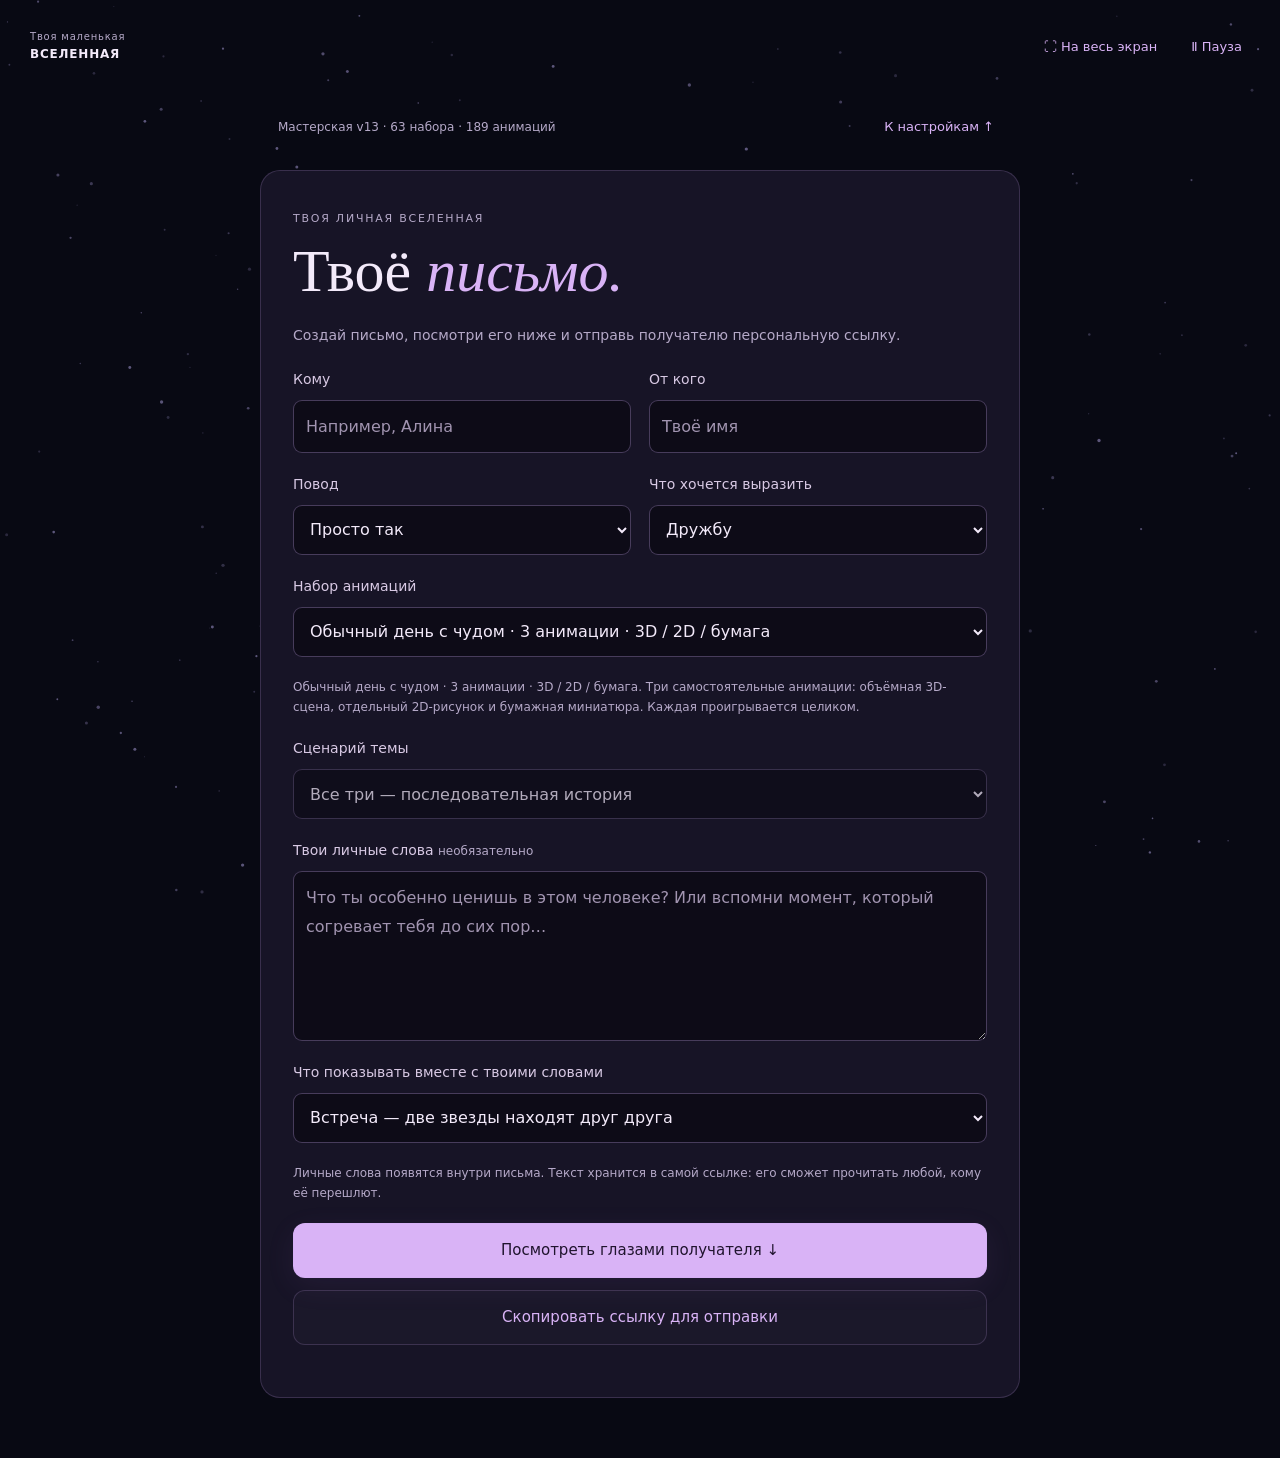
==== create.html @ 34c47760 "Add files via upload" ====
<!doctype html>
<html lang="ru">
  <head>
    <meta charset="utf-8" />
    <meta name="viewport" content="width=device-width,initial-scale=1" />
    <meta name="theme-color" content="#080913" />
    <title>Твоя маленькая Вселенная</title>
    <link rel="icon" href="favicon.svg" type="image/svg+xml" />
    <link rel="stylesheet" href="style.css?v=13" />
    <link rel="stylesheet" href="experience.css?v=13" />
  </head>
  <body data-page="author">
    <canvas id="cosmos" aria-hidden="true"></canvas>
    <div id="progress" aria-hidden="true"></div>
    <header>
      <div class="brand">
        <span>Твоя маленькая<br /><b>ВСЕЛЕННАЯ</b></span>
      </div>
      <div class="header-actions">
        <button
          type="button"
          id="fullscreen"
          class="text-button"
          aria-pressed="false"
        >
          ⛶ <span class="fs-label">На весь экран</span></button
        ><button
          type="button"
          id="motion-toggle"
          class="text-button"
          aria-pressed="false"
        >
          ◌ Движение
        </button>
      </div>
    </header>
    <div class="author-toolbar">
      <span>Мастерская v13 · 63 набора · 189 анимаций</span
      ><button type="button" id="edit" class="text-button">
        К настройкам ↑
      </button>
    </div>
    <section
      id="editor"
      class="inline-editor"
      aria-label="Мастерская поздравлений"
    >
      <form id="form">
        <div class="dialog-head">
          <div>
            <span class="eyebrow">ТВОЯ ЛИЧНАЯ ВСЕЛЕННАЯ</span>
            <h2>Твоё <em>письмо.</em></h2>
          </div>
        </div>
        <p class="form-intro">
          Создай письмо, посмотри его ниже и отправь получателю персональную
          ссылку.
        </p>
        <div class="form-row">
          <label
            >Кому<input
              id="to-input"
              required
              maxlength="45"
              placeholder="Например, Алина" /></label
          ><label
            >От кого<input
              id="from-input"
              required
              maxlength="60"
              placeholder="Твоё имя"
          /></label>
        </div>
        <div class="form-row">
          <label>Повод<select id="holiday-input"></select></label
          ><label
            >Что хочется выразить<select id="tone-input">
              <option value="friend">Дружбу</option>
              <option value="love">Любовь</option>
              <option value="respect">Уважение</option>
            </select></label
          >
        </div>
        <label
          >Набор анимаций<select id="journey-input">
            <option value="pack_0">Новая история №1 · 3 анимации</option>
            <option value="pack_1">Новая история №2 · 3 анимации</option>
            <option value="pack_2">Новая история №3 · 3 анимации</option>
            <option value="auto">Прежние сцены темы</option>
          </select></label
        >
        <p id="pack-description" class="form-tip"></p>
        <label
          >Сценарий темы<select id="variant-input">
            <option value="all">Все три — последовательная история</option>
          </select></label
        ><label
          >Твои личные слова <span class="optional">необязательно</span
          ><textarea
            id="message-input"
            maxlength="1800"
            rows="5"
            placeholder="Что ты особенно ценишь в этом человеке? Или вспомни момент, который согревает тебя до сих пор…"
          ></textarea></label
        ><label
          >Что показывать вместе с твоими словами<select id="scene-input">
            <option value="together">
              Встреча — две звезды находят друг друга
            </option>
            <option value="warmth">Тепло — твой свет меняет мой день</option>
            <option value="support">
              Поддержка — подхватить и помочь подняться
            </option>
            <option value="dream">Мечта — шаги превращаются в дорогу</option>
            <option value="love">Любовь — вместе, сохраняя свой свет</option>
            <option value="respect">Уважение — можно быть разными</option>
          </select></label
        >
        <p class="form-tip">
          Личные слова появятся внутри письма. Текст хранится в самой ссылке:
          его сможет прочитать любой, кому её перешлют.
        </p>
        <button type="submit" class="primary full">
          Посмотреть глазами получателя <span>↓</span></button
        ><button type="button" id="share" class="secondary full">
          Скопировать ссылку для отправки
        </button>
        <div id="share-result" hidden>
          <label>Твоя ссылка<input id="share-url" readonly /></label>
        </div>
        <p id="status" role="status"></p>
        <button type="button" id="open-preview" class="secondary full" hidden>
          Открыть готовое поздравление отдельно ↗
        </button>
      </form>
    </section>
    <section id="missing-letter" hidden>
      <p class="eyebrow">ПОСЛАНИЕ ДЛЯ ОДНОГО ЧЕЛОВЕКА</p>
      <h1>У каждой звезды<br /><em>своё письмо.</em></h1>
      <p id="missing-message">
        Открой полную личную ссылку, которую тебе отправили.
      </p>
    </section>
    <main hidden>
      <section class="hero" id="home">
        <div class="planet-scene" id="planet-scene" aria-hidden="true">
          <div class="planet-fallback"></div>
          <canvas id="planet"></canvas>
        </div>
        <div class="hero-content">
          <p class="eyebrow" id="dedication"></p>
          <h1><span id="recipient"></span><br /><em id="headline"></em></h1>
          <p class="lead" id="intro"></p>
          <button type="button" id="start-story" class="primary">
            Начать твою историю ↓
          </button>
        </div>
      </section>
      <div id="story">
        <section class="letter-section" id="letter">
          <article class="paper">
            <p class="eyebrow" id="letter-label"></p>
            <h2 id="salutation"></h2>
            <div id="letter-body"></div>
            <div class="signature">
              С теплом,<br /><span id="sender"></span>
            </div>
          </article>
        </section>
        <section class="reasons">
          <p class="eyebrow">ТО, ЧТО ХОЧЕТСЯ СКАЗАТЬ</p>
          <h2>Мир лучше,<br />потому что <em>в нём есть ты.</em></h2>
          <div class="reason-grid">
            <article>
              <h3>С тобой светлее</h3>
              <p id="reason1"></p>
            </article>
            <article>
              <h3>Ты — это ты</h3>
              <p id="reason2"></p>
            </article>
            <article>
              <h3>Это многое значит</h3>
              <p id="reason3"></p>
            </article>
          </div>
        </section>
        <section class="wish-section">
          <p class="eyebrow">НА ОРБИТЕ ХОРОШЕГО</p>
          <h2>Пусть у тебя <em>будет…</em></h2>
          <div class="wish-copy">
            <ul>
              <li>Утро, ради которого хочется просыпаться.</li>
              <li>Люди, рядом с которыми можно быть собой.</li>
              <li>Смелость пробовать — и право передумать.</li>
              <li>Время на то, что заставляет глаза сиять.</li>
              <li>Тихое чувство: «Я на своём месте».</li>
            </ul>
          </div>
        </section>
        <section class="pocket-section">
          <p class="eyebrow">КАРМАННЫЕ СОЗВЕЗДИЯ</p>
          <h2>Ещё три мысли.<br /><em>Они — для тебя.</em></h2>
          <div class="notes">
            <article>
              <h3>Для трудного дня</h3>
              <p data-note="0"></p>
            </article>
            <article>
              <h3>Для новой мечты</h3>
              <p data-note="1"></p>
            </article>
            <article>
              <h3>Просто так</h3>
              <p data-note="2"></p>
            </article>
          </div>
        </section>
        <section class="final-section">
          <p class="eyebrow">ТВОЙ СВЕТ ДОХОДИТ</p>
          <h2>Как хорошо,<br />что ты <em>есть.</em></h2>
          <p id="closing"></p>
          <button type="button" class="primary" id="hug">
            Зажечь свою сверхновую ✦
          </button>
          <p id="hug-message" role="status">
            Нажми — пусть Вселенная улыбнётся тебе.
          </p>
        </section>
      </div>
    </main>
    <footer hidden><p>Расстояния огромны. Тепло доходит.</p></footer>
    <div id="view-status" role="status" hidden></div>
    <noscript
      ><p class="noscript-note">
        Для интерактивного поздравления включи JavaScript в браузере.
      </p></noscript
    >
    <script src="runtime.js?v=13"></script>
    <script src="themes.js?v=13"></script>
    <script src="scene-setting.js?v=13"></script>
    <script src="motion-rig.js?v=13"></script>
    <script src="pack-art.js?v=13"></script>
    <script src="paper-stories.js?v=13"></script>
    <script src="snow-workshop.js?v=13"></script>
    <script src="packs.js?v=13"></script>
    <script src="theme-style.js?v=13"></script>
    <script src="theme-ui.js?v=13"></script>
    <script src="messages.js?v=13"></script>
    <script src="feelings.js?v=13"></script>
    <script src="scene-experience.js?v=13"></script>
    <script src="journey.js?v=13"></script>
    <script src="cosmos.js?v=13"></script>
    <script src="supernova.js?v=13"></script>
    <script src="app.js?v=13"></script>
  </body>
</html>
---- style.css ----
:root {
  color-scheme: dark;
  --ink: #f3eafa;
  --muted: #b5a9c8;
  --accent: #d9b3f6;
  --line: #c7a6ef30;
  --serif: Georgia, "Times New Roman", serif;
}
* {
  box-sizing: border-box;
}
html {
  scroll-padding-top: 24px;
}
body {
  margin: 0;
  background: #080913;
  color: var(--ink);
  font:
    16px/1.7 system-ui,
    -apple-system,
    "Segoe UI",
    sans-serif;
  overflow-wrap: anywhere;
}
button,
input,
textarea,
select {
  font: inherit;
}
button,
a,
input,
select,
textarea {
  touch-action: manipulation;
}
button {
  cursor: pointer;
}
button,
a {
  -webkit-tap-highlight-color: transparent;
}
a {
  color: inherit;
}
button:focus-visible,
a:focus-visible {
  outline: 2px solid #ead4ff;
  outline-offset: 5px;
}
button {
  border-radius: 12px;
}
button:disabled {
  cursor: wait;
  opacity: 0.65;
}
p {
  margin: 0 0 20px;
}
h1,
h2,
h3 {
  font-family: var(--serif);
  font-weight: 400;
  line-height: 1.13;
  margin: 0 0 24px;
}
h1 {
  font-size: clamp(44px, 6.7vw, 86px);
  letter-spacing: -0.035em;
}
h2 {
  font-size: clamp(34px, 4.8vw, 60px);
}
h3 {
  font-size: 27px;
}
em {
  font-style: italic;
  color: var(--accent);
}
[hidden] {
  display: none !important;
}
#cosmos {
  position: fixed;
  inset: 0;
  width: 100%;
  height: 100%;
  pointer-events: none;
  z-index: -1;
}
#progress {
  position: fixed;
  inset: 0 auto auto 0;
  height: 3px;
  width: 0;
  background: #c6a1ff;
  z-index: 10;
  pointer-events: none;
}
header {
  max-width: 1280px;
  margin: auto;
  padding: 24px 30px;
  display: flex;
  align-items: center;
  justify-content: space-between;
  gap: 18px;
}
.brand {
  display: flex;
  align-items: center;
  gap: 12px;
  text-decoration: none;
  font-size: 37px;
  color: var(--accent);
  flex-shrink: 0;
}
.brand span {
  font: 10px/1.6 system-ui;
  letter-spacing: 0.08em;
  color: var(--muted);
}
.brand b {
  font-size: 12px;
  color: var(--ink);
}
.header-actions {
  display: flex;
  gap: 18px;
  flex-wrap: wrap;
}
.text-button {
  border: 0;
  background: none;
  color: var(--accent);
  padding: 12px 8px;
  font-size: 13px;
  min-height: 44px;
}
.primary,
.secondary {
  padding: 16px 24px;
  min-height: 50px;
  border: 1px solid var(--line);
  font-size: 15px;
  line-height: 1.4;
}
.primary {
  background: linear-gradient(125deg, #c7a3ed, #ebbed9);
  color: #20142e;
  box-shadow: 0 8px 30px #ae72da15;
}
.primary:hover {
  filter: brightness(1.08);
}
.secondary {
  color: var(--accent);
  background: #ffffff05;
}
.eyebrow {
  font-size: 11px;
  letter-spacing: 0.16em;
  color: var(--muted);
  line-height: 1.8;
}
.hero {
  max-width: 1280px;
  margin: auto;
  min-height: 680px;
  display: grid;
  grid-template-columns: 1fr 1fr;
  align-items: center;
  padding: 40px 30px 80px;
  gap: 30px;
}
.hero-content {
  position: relative;
  min-width: 0;
}
.lead {
  font-size: 17px;
  line-height: 1.9;
  color: var(--muted);
  max-width: 540px;
}
.planet-scene {
  position: relative;
  height: 520px;
  min-width: 0;
}
.planet-scene canvas {
  position: absolute;
  inset: 0;
  width: 100%;
  height: 100%;
  pointer-events: none;
}
.planet-fallback {
  position: absolute;
  left: 50%;
  top: 50%;
  width: 230px;
  height: 230px;
  transform: translate(-50%, -50%);
  border-radius: 50%;
  background: radial-gradient(
    circle at 30% 25%,
    #d6afec,
    #5e4f92 45%,
    #11132f 77%
  );
  box-shadow: 0 0 70px #b795ee22;
}
.planet-fallback::after {
  content: "";
  position: absolute;
  left: -60px;
  right: -60px;
  top: 75px;
  height: 80px;
  border: 12px solid #cfb1e966;
  border-radius: 50%;
  transform: rotate(-25deg);
  pointer-events: none;
}
.webgl-ready .planet-fallback {
  display: none;
}
.letter-section {
  max-width: 840px;
  margin: 30px auto 90px;
  padding: 0 24px;
}
.paper {
  padding: clamp(24px, 5vw, 58px);
  border: 1px solid var(--line);
  border-radius: 22px;
  background: linear-gradient(140deg, #211b31ee, #121220ee);
}
.paper p {
  white-space: pre-line;
  line-height: 2;
  color: #d1c4df;
  margin-bottom: 28px;
}
.signature {
  margin-top: 38px;
  color: var(--muted);
  font-size: 14px;
}
.signature span {
  font: italic 28px/1.8 var(--serif);
  color: var(--accent);
}
.story-word {
  font: inherit;
  font-weight: 600;
  color: #e4bfe9;
  text-shadow: 0 0 15px #b581cf30;
}
.reasons,
.pocket-section,
.wish-section {
  max-width: 1080px;
  margin: 100px auto;
  padding: 0 24px;
  text-align: center;
}
.reason-grid,
.notes {
  display: grid;
  grid-template-columns: repeat(3, minmax(0, 1fr));
  gap: 25px;
  margin-top: 40px;
  text-align: left;
}
.reason-grid article,
.notes article {
  border-top: 1px solid var(--line);
  padding: 26px 12px;
}
.reason-grid p,
.notes p {
  color: var(--muted);
  font-size: 15px;
  line-height: 1.9;
}
.notes article {
  border: 1px solid var(--line);
  border-radius: 16px;
  padding: 25px;
  background: #171426;
}
.wish-copy {
  max-width: 660px;
  margin: auto;
  text-align: left;
}
.wish-copy ul {
  padding: 0;
  list-style: none;
}
.wish-copy li {
  padding: 18px 12px 18px 38px;
  border-bottom: 1px solid var(--line);
  position: relative;
  color: #d4c6e1;
}
.wish-copy li::before {
  content: "✦";
  position: absolute;
  left: 10px;
  color: var(--accent);
}
.final-section {
  text-align: center;
  padding: 80px 24px 100px;
  background: radial-gradient(ellipse at center, #39254155, transparent 70%);
}
.final-section > p {
  max-width: 620px;
  margin: 24px auto;
  color: var(--muted);
}
footer {
  text-align: center;
  color: var(--muted);
  font-size: 13px;
  padding: 25px;
  border-top: 1px solid var(--line);
}
#missing-letter {
  max-width: 760px;
  margin: 90px auto;
  text-align: center;
  padding: 30px;
}
#missing-letter > p {
  color: var(--muted);
}
.author-toolbar {
  max-width: 760px;
  margin: 10px auto;
  display: flex;
  justify-content: space-between;
  gap: 20px;
  align-items: center;
  padding: 0 18px;
  font-size: 12px;
  color: var(--muted);
}
.inline-editor {
  width: min(760px, calc(100% - 32px));
  margin: 20px auto 60px;
  padding: 32px;
  border: 1px solid var(--line);
  border-radius: 20px;
  background: #151121;
}
.dialog-head h2 {
  margin: 8px 0 18px;
}
.form-intro,
.form-tip {
  color: var(--muted);
  font-size: 14px;
}
.form-tip {
  font-size: 12px;
}
.form-row {
  display: grid;
  grid-template-columns: 1fr 1fr;
  gap: 18px;
}
label {
  display: block;
  margin-bottom: 20px;
  font-size: 14px;
  color: #d8c9e4;
}
input,
select,
textarea {
  display: block;
  width: 100%;
  margin-top: 8px;
  min-height: 50px;
  padding: 12px;
  border: 1px solid #c7a6ef50;
  border-radius: 9px;
  background: #0d0b17;
  color: var(--ink);
  font-size: 16px;
  user-select: text;
  -webkit-user-select: text;
  pointer-events: auto;
}
select {
  appearance: auto;
  cursor: pointer;
  user-select: auto;
}
option {
  background: #141121;
  color: var(--ink);
}
input:focus,
select:focus,
textarea:focus {
  outline: 2px solid #c2a1eb;
  outline-offset: 2px;
}
textarea {
  resize: vertical;
  line-height: 1.8;
}
input::placeholder,
textarea::placeholder {
  color: #a194b0;
}
.optional {
  color: var(--muted);
  font-size: 12px;
}
.full {
  display: block;
  width: 100%;
  margin: 12px 0;
}
#status {
  margin: 20px 0 0;
  font-size: 14px;
  color: #e3c8ec;
}
#share-url {
  font-size: 13px;
  word-break: break-all;
}
#share-result {
  margin-top: 24px;
}
#view-status {
  position: fixed;
  bottom: 24px;
  left: 50%;
  transform: translateX(-50%);
  width: max-content;
  max-width: calc(100% - 32px);
  padding: 16px 24px;
  background: #22182ef5;
  border: 1px solid var(--line);
  border-radius: 14px;
  z-index: 20;
  box-shadow: 0 10px 50px #0009;
  font-size: 14px;
}
.supernova-canvas {
  position: fixed;
  inset: 0;
  width: 100%;
  height: 100%;
  pointer-events: none;
  z-index: 15;
}
.visual-journey {
  width: min(1080px, 100%);
  margin: 70px auto 100px;
  padding: 0 24px;
}
.journey-chapter {
  text-align: center;
  margin: 0 auto 100px;
  max-width: 920px;
}
.journey-chapter h2 {
  margin: 18px 0;
}
.journey-copy {
  max-width: 580px;
  margin: 20px auto 28px;
  color: var(--muted);
  line-height: 1.8;
  font-size: 18px;
}
.journey-stage {
  display: block;
  width: 100%;
  padding: 0;
  border: 1px solid var(--line);
  border-radius: 24px;
  overflow: hidden;
  background: #060711;
  box-shadow: 0 25px 70px #0004;
  touch-action: pan-y;
}
.journey-stage canvas {
  display: block;
  width: 100%;
  aspect-ratio: 5/3;
}
.journey-hint {
  font-size: 13px;
  color: var(--muted);
  margin: 20px auto 8px;
  line-height: 1.7;
}
.journey-visible .eyebrow {
  color: #d5b1e3;
}
@media (max-width: 760px) {
  header {
    padding: 18px 16px;
  }
  .header-actions {
    gap: 4px;
  }
  .text-button {
    font-size: 12px;
    padding: 10px 6px;
  }
  .hero {
    display: flex;
    flex-direction: column;
    gap: 0;
    text-align: center;
    padding: 0 22px 65px;
    min-height: 0;
  }
  .planet-scene {
    height: 330px;
    width: 100%;
    max-width: 500px;
  }
  .lead {
    font-size: 16px;
  }
  .hero-content {
    width: 100%;
  }
  .form-row {
    grid-template-columns: 1fr;
    gap: 0;
  }
  .inline-editor {
    padding: 24px 18px;
  }
  .reason-grid,
  .notes {
    grid-template-columns: 1fr;
    gap: 12px;
  }
  .reasons,
  .pocket-section,
  .wish-section {
    margin: 70px auto;
  }
  .brand span {
    font-size: 9px;
  }
  .brand b {
    font-size: 10px;
  }
  .brand {
    font-size: 30px;
    gap: 8px;
  }
  .fs-label {
    display: none;
  }
  .letter-section {
    padding: 0 16px;
    margin-bottom: 55px;
  }
  .visual-journey {
    padding: 0 14px;
    margin-top: 40px;
  }
  .journey-chapter {
    margin-bottom: 65px;
  }
  .journey-copy {
    font-size: 16px;
    padding: 0 10px;
  }
  .journey-stage {
    border-radius: 16px;
  }
  .journey-hint {
    max-width: 300px;
  }
  .final-section {
    padding-top: 50px;
  }
}
@media (prefers-reduced-motion: reduce) {
  * {
    scroll-behavior: auto !important;
  }
}
html:fullscreen {
  background: #080913;
}
/* Topic identity is applied to the entire page, including the author preview. */
body {
  background: var(--page, #080913);
}
.paper {
  background: linear-gradient(
    140deg,
    var(--card, #211b31),
    var(--page, #121220)
  );
}
.notes article,
.inline-editor {
  background: var(--card, #171426);
}
.primary {
  background: var(--accent);
  color: var(--page, #20142e);
}
.final-section {
  background: radial-gradient(
    ellipse at center,
    var(--card, #392541),
    transparent 72%
  );
}
.theme-art #planet,
.theme-art .planet-fallback {
  display: none;
}
#theme-hero {
  position: absolute;
  inset: 0;
  width: 100%;
  height: 100%;
  pointer-events: none;
}
body[data-theme="winter"] .paper,
body[data-theme="winter"] .inline-editor {
  border-color: #b3e9ee66;
  box-shadow: 0 0 45px #8cd6dd0d;
}
body[data-theme="spring"] .paper {
  border-radius: 45px 12px 45px 12px;
}
body[data-theme="romance"] .paper,
body[data-theme="wedding"] .paper {
  box-shadow: 0 10px 80px #ba7aab12;
}
body[data-theme="study"] h1,
body[data-theme="study"] h2,
body[data-theme="study"] h3 {
  font-family: system-ui, sans-serif;
  font-weight: 600;
  letter-spacing: -0.03em;
}
body[data-theme="study"] .paper {
  background-image: repeating-linear-gradient(
    transparent 0 35px,
    #bed5ed0c 35px 36px
  );
  border-left: 4px solid var(--accent);
  border-radius: 8px;
}
body[data-theme="halloween"] .paper {
  border: 1px solid #e0a86866;
  box-shadow: 0 0 80px #bf764c0d;
}
body[data-theme="halloween"] h1,
body[data-theme="halloween"] h2 {
  text-shadow: 0 3px 20px #db8b5433;
}
body[data-theme="summer"] .paper {
  border-color: #b3daca55;
}
body[data-theme="baby"] .paper,
body[data-theme="baby"] .notes article {
  border-radius: 35px;
}
body[data-theme="home"] .paper {
  box-shadow: 0 20px 70px #d5ae8310;
}
body[data-theme="memory"] .primary {
  background: none;
  color: var(--accent);
}
body[data-theme="memory"] .hero {
  min-height: 580px;
}
body[data-theme="calm"] h1,
body[data-theme="memory"] h1 {
  font-size: clamp(42px, 5.5vw, 70px);
}
.memory-light {
  position: fixed;
  inset: 0;
  pointer-events: none;
  z-index: 8;
  background: radial-gradient(ellipse at 50% 75%, #e4c89818, transparent 60%);
}
/* Distinct page surfaces, controls and typography. Decoration never receives input. */
body {
  background-image: var(--theme-pattern);
  background-size: 240px 240px;
  transition:
    background-color 0.35s,
    color 0.35s;
}
.theme-decoration {
  position: fixed;
  inset: auto auto -80px -70px;
  width: min(38vw, 450px);
  height: min(38vw, 450px);
  color: var(--accent);
  opacity: 0.055;
  pointer-events: none;
  z-index: -1;
  transform: rotate(-12deg);
}
.theme-decoration svg {
  width: 100%;
  height: 100%;
}
.theme-mark {
  display: inline-flex;
  width: 34px;
  height: 34px;
  color: var(--accent);
}
.brand .theme-mark svg {
  width: 34px;
  height: 34px;
}
.button-mark {
  display: inline-block;
  width: 20px;
  height: 20px;
  vertical-align: middle;
  margin-right: 10px;
  pointer-events: none;
}
.button-mark svg {
  width: 100%;
  height: 100%;
}
.primary,
.secondary {
  border-radius: var(--button-shape, 12px);
  transition:
    transform 0.18s,
    box-shadow 0.18s,
    background-color 0.25s;
}
.primary:hover,
.secondary:hover {
  transform: translateY(-2px);
}
.primary:active,
.secondary:active {
  transform: translateY(0);
}
.primary:focus-visible,
.secondary:focus-visible,
input:focus-visible,
select:focus-visible,
textarea:focus-visible {
  outline: 2px solid var(--accent);
  outline-offset: 4px;
}
body[data-typeface="sans"] h1,
body[data-typeface="sans"] h2,
body[data-typeface="sans"] h3 {
  font-family: system-ui, sans-serif;
  letter-spacing: -0.035em;
}
body[data-surface="notebook"] .inline-editor,
body[data-surface="notebook"] .paper {
  border-radius: 4px;
  border-left: 4px solid var(--accent);
  background-image: repeating-linear-gradient(
    transparent 0 35px,
    var(--line) 35px 36px
  );
}
body[data-surface="blueprint"] .paper,
body[data-surface="blueprint"] .inline-editor {
  border-style: dashed;
  border-radius: 6px;
  background-image:
    linear-gradient(var(--line) 1px, transparent 1px),
    linear-gradient(90deg, var(--line) 1px, transparent 1px);
  background-size: 40px 40px;
}
body[data-surface="snow"] .paper,
body[data-surface="snow"] .inline-editor {
  border-top: 3px solid var(--accent);
  border-radius: 26px 26px 12px 12px;
  box-shadow: 0 15px 60px #8cc5dc12;
}
body[data-surface="snow"] .primary {
  box-shadow:
    inset 0 3px 0 #ffffff52,
    0 10px 25px #7ab3cc20;
}
body[data-surface="leaves"] .paper,
body[data-surface="leaves"] .inline-editor {
  border-radius: 36px 9px 36px 9px;
  border-bottom: 3px solid var(--accent);
}
body[data-surface="threads"] .paper,
body[data-surface="rings"] .paper {
  border-radius: 32px;
  box-shadow: 0 12px 65px #d088ab15;
}
body[data-surface="ornament"] .paper,
body[data-surface="ornament"] .inline-editor {
  border-top: 5px double var(--accent);
  border-bottom: 5px double var(--accent);
}
body[data-surface="web"] .paper,
body[data-surface="web"] .inline-editor {
  border-radius: 8px 35px 8px 35px;
  border-color: var(--accent);
  box-shadow: 0 15px 55px #bd782818;
}
body[data-surface="web"] .primary {
  background: linear-gradient(135deg, var(--accent), #c78663);
  box-shadow: inset 0 -3px #57322a42;
}
body[data-surface="waves"] .paper {
  border-radius: 50px 50px 10px 10px;
  border-bottom: 5px double var(--accent);
}
body[data-surface="quilt"] .paper,
body[data-surface="quilt"] .inline-editor {
  border-radius: 32px;
  border: 2px dashed var(--line);
}
body[data-surface="quilt"] .primary {
  box-shadow: inset 0 0 0 3px #ffffff35;
}
body[data-surface="lace"] .paper,
body[data-surface="lace"] .inline-editor {
  border: 5px double var(--line);
  border-radius: 25px;
}
body[data-surface="windows"] .paper,
body[data-surface="windows"] .inline-editor {
  border-radius: 10px;
  border-top: 6px solid var(--line);
  box-shadow: 0 18px 45px #20121a32;
}
body[data-surface="rays"] .paper {
  border-top: 3px solid var(--accent);
  border-radius: 8px;
}
body[data-surface="quiet"] .paper {
  border-radius: 10px;
  border: 1px solid var(--line);
  box-shadow: none;
}
body[data-surface="paths"] .inline-editor,
body[data-surface="paths"] .paper {
  border: 1px dashed var(--line);
  border-radius: 9px;
}
.pack-composition {
  display: grid;
  grid-template-columns: repeat(3, minmax(0, 1fr));
  gap: 12px;
  margin: 10px 0 28px;
}
.pack-preview {
  min-width: 0;
  border: 1px solid var(--line);
  border-radius: 12px;
  overflow: hidden;
  background: var(--page);
}
.pack-preview canvas {
  display: block;
  width: 100%;
  height: auto;
  aspect-ratio: 5/3;
}
.pack-preview p {
  font-size: 13px;
  line-height: 1.45;
  margin: 0;
  padding: 0 12px 14px;
}
.pack-style {
  display: block;
  color: var(--accent);
  font-size: 9px;
  letter-spacing: 0.09em;
  padding: 10px 12px 6px;
}
.story-word {
  position: relative;
  display: inline-block;
  color: var(--accent);
  text-shadow: none;
  transform-origin: center bottom;
}
.story-word[data-effect="light"].word-seen {
  animation: word-light 2.4s ease-out both;
}
.story-word[data-effect="grow"].word-seen {
  animation: word-grow 1.8s cubic-bezier(0.2, 0.7, 0.3, 1) both;
}
.story-word[data-effect="step"].word-seen {
  animation: word-step 1.3s ease-out both;
}
.story-word[data-effect="join"].word-seen::after {
  content: "";
  position: absolute;
  left: 0;
  right: 0;
  bottom: -2px;
  height: 1px;
  background: var(--accent);
  transform-origin: center;
  animation: word-join 1.6s ease-out both;
  opacity: 0.55;
  pointer-events: none;
}
.story-word[data-effect="soft"].word-seen {
  animation: word-soft 2.5s ease-out both;
}
@keyframes word-light {
  0% {
    text-shadow: 0 0 0 transparent;
  }
  45% {
    text-shadow: 0 0 14px var(--accent);
  }
  100% {
    text-shadow: 0 0 3px transparent;
  }
}
@keyframes word-grow {
  0% {
    transform: scaleY(0.75);
    opacity: 0.6;
  }
  65% {
    transform: scaleY(1.04);
  }
  100% {
    transform: scaleY(1);
    opacity: 1;
  }
}
@keyframes word-step {
  0% {
    transform: translateY(3px);
    opacity: 0.65;
  }
  100% {
    transform: translateY(0);
    opacity: 1;
  }
}
@keyframes word-join {
  0% {
    transform: scaleX(0.05);
    opacity: 0;
  }
  100% {
    transform: scaleX(1);
    opacity: 0.55;
  }
}
@keyframes word-soft {
  0% {
    opacity: 0.55;
  }
  100% {
    opacity: 1;
  }
}
body.paused .story-word,
body.paused .story-word::after {
  animation-play-state: paused !important;
}
body[data-theme="memory"] .story-word {
  animation: none !important;
}
@media (max-width: 650px) {
  .pack-composition {
    gap: 7px;
  }
  .pack-preview p {
    font-size: 11px;
    padding: 0 8px 10px;
  }
  .pack-style {
    font-size: 8px;
    padding: 8px;
    letter-spacing: 0.03em;
  }
  .theme-decoration {
    width: 250px;
    height: 250px;
  }
  .primary,
  .secondary {
    padding-inline: 16px;
  }
}
@media (prefers-reduced-motion: reduce) {
  .story-word,
  .story-word::after {
    animation: none !important;
    transform: none !important;
  }
  .primary,
  .secondary,
  body {
    transition: none;
  }
  .primary:hover,
  .secondary:hover {
    transform: none;
  }
}
.journey-nav {
  display: flex;
  gap: 12px;
  justify-content: center;
  flex-wrap: wrap;
  margin: 0 auto 45px;
  max-width: 900px;
  padding: 0 20px;
}
.journey-nav button {
  min-height: 44px;
  padding: 10px 18px;
  font-size: 13px;
}

/* Local controls let the recipient inspect a motion without changing the letter. */
.scene-controls {display:flex;align-items:center;gap:.8rem;flex-wrap:wrap;margin:1rem auto;max-width:760px;padding:.8rem 1rem;border:1px solid var(--line, #ffffff24);border-radius:14px;background:#ffffff06;}
.scene-controls input[type="range"] {flex:1;min-width:130px;width:auto;accent-color:var(--accent,#ddba87);cursor:pointer;}
.scene-controls output {font-size:.8rem;min-width:3.5em;font-variant-numeric:tabular-nums;}
.scene-controls label {display:flex;align-items:center;font-size:.8rem;gap:.35rem;cursor:pointer;}
.scene-controls input[type="checkbox"] {width:16px;height:16px;margin:0;accent-color:var(--accent,#ddba87);}
.scene-controls .text-button {margin:0;padding:.4rem;min-width:132px;}
@media(max-width:600px){.scene-controls{gap:.5rem;padding:.6rem}.scene-controls .text-button{min-width:105px;font-size:.8rem}.scene-controls label{margin-left:auto;}}
---- experience.css ----
/* Three material treatments, one calm reading rhythm. */
.visual-journey{max-width:1160px;width:100%;position:relative}
.journey-chapter{position:relative;padding:46px 28px 28px;border:1px solid var(--line);border-radius:30px;background:linear-gradient(145deg,color-mix(in srgb,var(--card) 75%,transparent),transparent);box-shadow:0 36px 80px #0002;margin-bottom:100px}
.journey-chapter::before{content:'';position:absolute;left:50%;top:-55px;width:1px;height:54px;background:linear-gradient(transparent,var(--accent));opacity:.45}
.journey-chapter h2{font-size:clamp(30px,4.5vw,58px);line-height:1.08;letter-spacing:-.035em;max-width:760px;margin:24px auto;text-wrap:balance}
.scene-duration{font:11px/1.5 sans-serif;letter-spacing:.1em;color:var(--muted)}
.journey-chapter[data-art-style=volume] .journey-stage{border-radius:20px;border:1px solid color-mix(in srgb,var(--accent) 40%,transparent);box-shadow:0 24px 55px #0005,inset 0 0 0 5px #fff1}
.journey-chapter[data-art-style=drawing]{border-radius:5px 36px 5px 36px}
.journey-chapter[data-art-style=drawing] .journey-stage{border-radius:3px;border:7px solid color-mix(in srgb,var(--accent) 35%,var(--page));outline:1px solid var(--line);outline-offset:5px}
.journey-chapter[data-art-style=paper] .journey-stage{border-radius:2px 8px 3px 7px;border:10px solid #eae0cf;box-shadow:7px 9px 0 #b8aa8b44,0 20px 48px #0004}
.journey-chapter[data-art-style=paper] h2{font-family:Georgia,serif;font-style:italic;font-weight:400}
.scene-tools{display:flex;flex-wrap:wrap;justify-content:center;gap:10px 18px;align-items:center;border-top:1px solid var(--line);margin-top:24px;padding-top:18px}
.scene-tools label{font-size:12px;color:var(--muted);display:flex;gap:8px;align-items:center}
.scene-tools select{width:auto;min-width:150px;padding:9px 12px;border:1px solid var(--line);border-radius:8px;color:var(--ink);background:var(--card);font:12px sans-serif}
.scene-tool-status{flex-basis:100%;font-size:12px;color:var(--muted);min-height:16px}
.journey-nav{gap:12px;margin-bottom:95px}.journey-nav button{min-height:68px;border-radius:14px;text-align:left;line-height:1.5;padding:13px 20px}
.journey-nav button small{display:block;max-width:240px;font-size:11px;color:var(--muted)}
.pack-preview{position:relative;overflow:hidden;box-shadow:0 12px 28px #0002}.pack-preview canvas{transition:filter .2s}.pack-preview:hover canvas{filter:brightness(1.1)}
.pack-preview .pack-style{letter-spacing:.1em;font-size:10px}.pack-preview p{font-family:Georgia,serif;line-height:1.4}
body.cinema-active{overflow:hidden}body.cinema-active header,body.cinema-active .author-toolbar{visibility:hidden}
.journey-chapter.cinema-open{position:fixed;inset:0;z-index:10000;max-width:none;width:100%;height:100dvh;margin:0;border:0;border-radius:0;padding:20px max(20px,calc((100vw - 1100px)/2));overflow:auto;background:#10131d;box-shadow:none;overscroll-behavior:contain}
.cinema-open::before,.cinema-open>.eyebrow,.cinema-open>.scene-duration,.cinema-open>.journey-copy,.cinema-open>.journey-hint{display:none}
.cinema-open h2{font-size:clamp(20px,3vw,34px);margin:4px auto 20px}.cinema-open .journey-stage{max-width:calc((100dvh - 250px)*5/3);margin:auto;min-width:250px}.cinema-open .scene-tools{margin-top:10px;padding-top:10px}.cinema-open .scene-controls{margin-top:16px}
@media(prefers-reduced-motion:no-preference){.journey-visible h2{animation:title-open .8s cubic-bezier(.2,.7,.2,1) both}.journey-visible>.scene-duration{animation:title-open .8s .08s both}.journey-visible .journey-stage{animation:stage-open .8s .1s both}@keyframes title-open{from{opacity:0;transform:translateY(14px);clip-path:inset(0 0 100%)}to{opacity:1;transform:none;clip-path:inset(0)}}@keyframes stage-open{from{opacity:.3;transform:translateY(14px)}to{opacity:1;transform:none}}}
body.paused .journey-chapter *,body.paused .journey-chapter::before{animation-play-state:paused!important}
@media(max-width:600px){.visual-journey{padding:0 12px}.journey-chapter{padding:28px 12px 18px;margin-bottom:72px;border-radius:18px}.journey-copy{font-size:15px;margin-bottom:22px}.scene-tools{gap:12px}.scene-tools label{flex-basis:100%;justify-content:center}.journey-nav{margin-bottom:70px;flex-wrap:wrap}.journey-nav button{flex:1;min-width:110px;padding:10px}.cinema-open.journey-chapter{padding:16px 10px}.cinema-open .journey-stage{max-width:100%;min-width:0}.journey-chapter[data-art-style=paper] .journey-stage{border-width:5px}}
body.paused .journey-visible h2,body.paused .journey-visible>.scene-duration,body.paused .journey-visible .journey-stage{animation:none!important;opacity:1;transform:none;clip-path:none}
button:focus-visible,select:focus-visible{outline:2px solid var(--accent);outline-offset:4px}
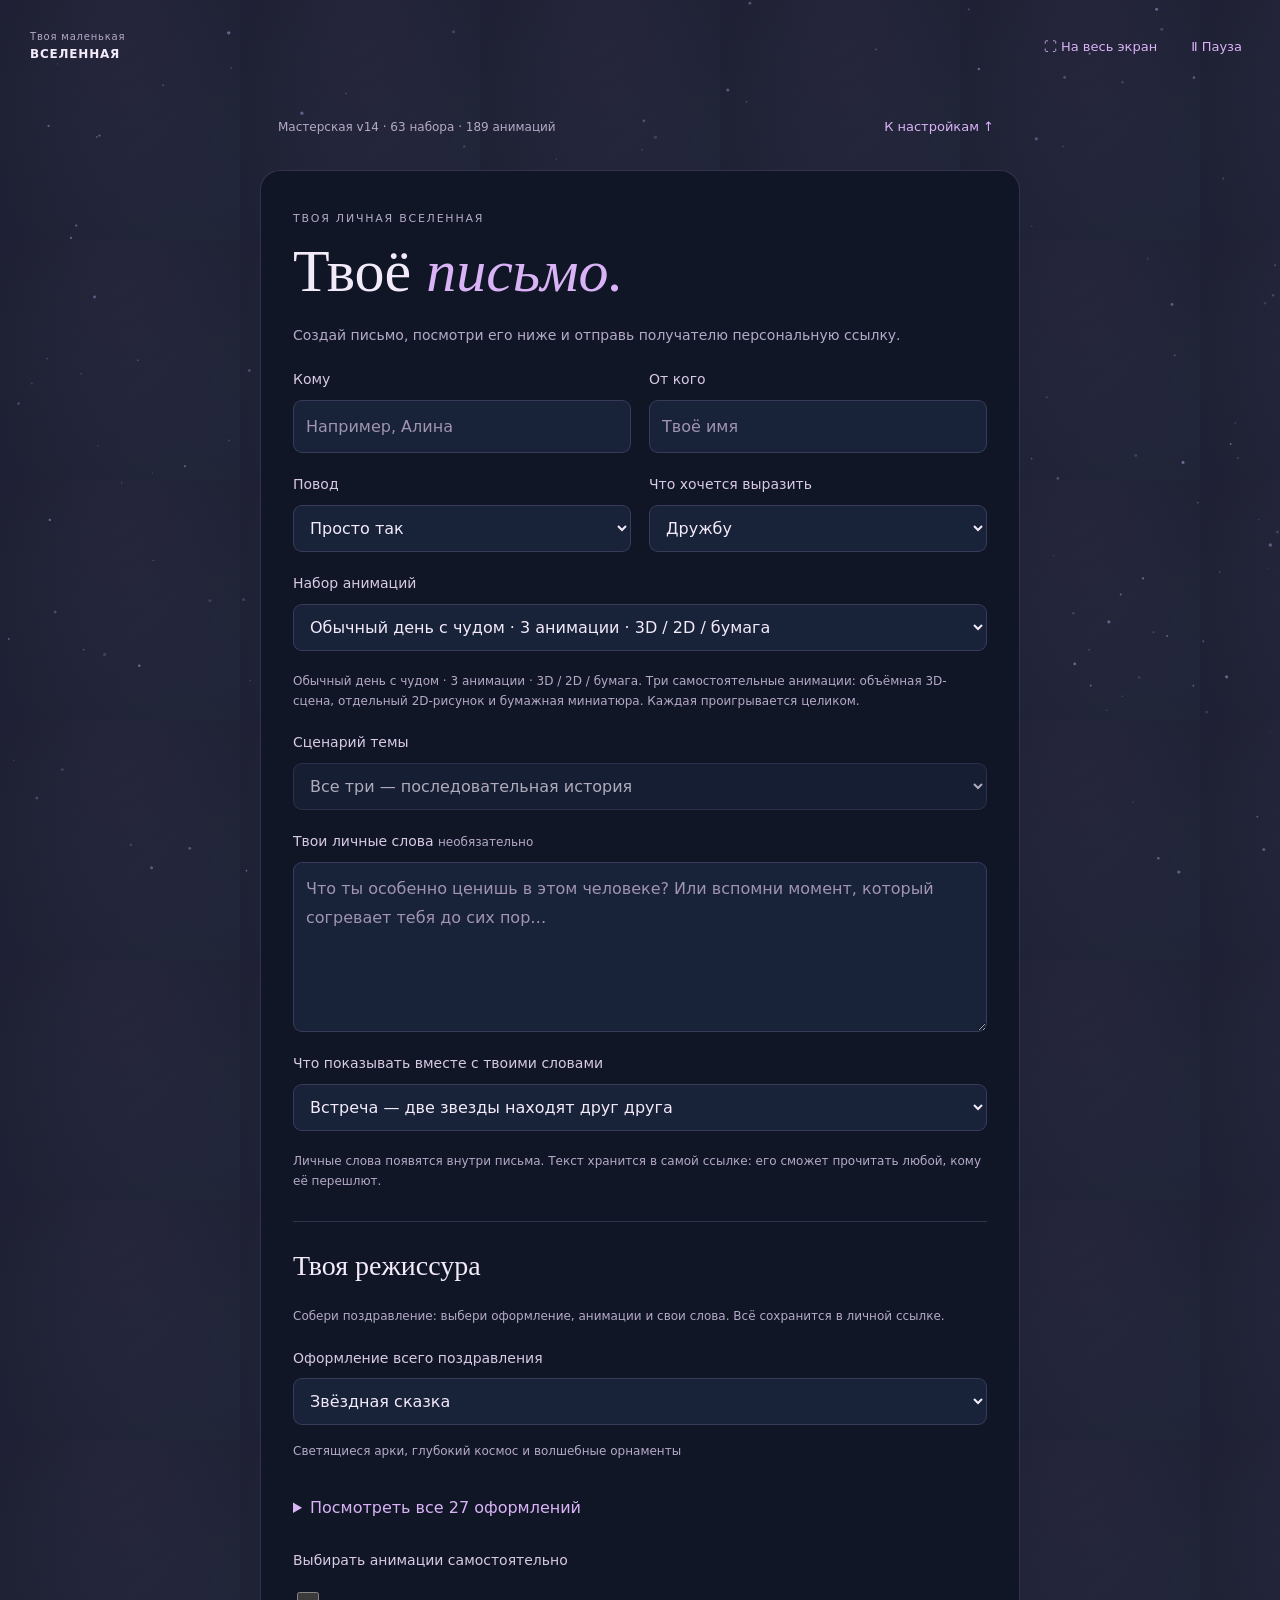
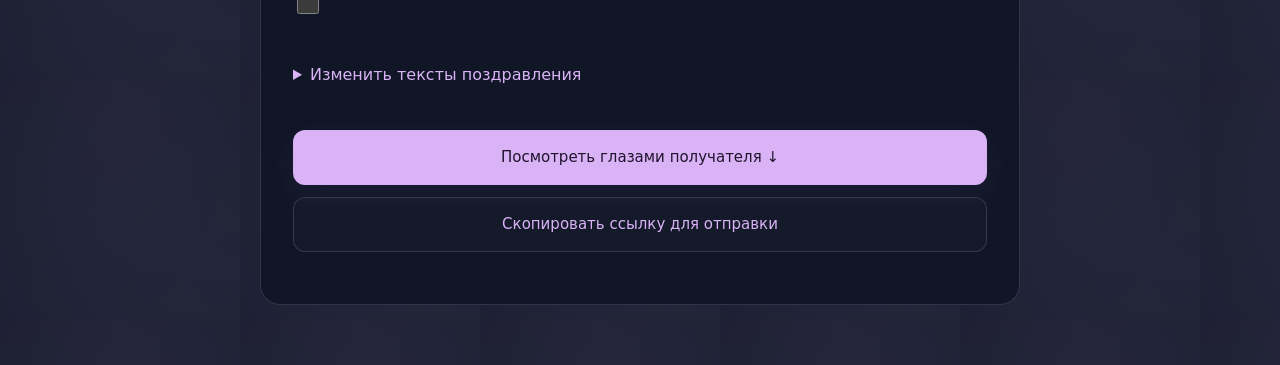
==== commit 5b03e508: "Add files via upload" ====
--- a/create.html
+++ b/create.html
@@ -6,8 +6,9 @@
     <meta name="theme-color" content="#080913" />
     <title>Твоя маленькая Вселенная</title>
     <link rel="icon" href="favicon.svg" type="image/svg+xml" />
-    <link rel="stylesheet" href="style.css?v=13" />
-    <link rel="stylesheet" href="experience.css?v=13" />
+    <link rel="stylesheet" href="style.css?v=14" />
+    <link rel="stylesheet" href="experience.css?v=14" />
+    <link rel="stylesheet" href="greeting-skins.css?v=14" />
   </head>
   <body data-page="author">
     <canvas id="cosmos" aria-hidden="true"></canvas>
@@ -35,7 +36,7 @@
       </div>
     </header>
     <div class="author-toolbar">
-      <span>Мастерская v13 · 63 набора · 189 анимаций</span
+      <span>Мастерская v14 · 63 набора · 189 анимаций</span
       ><button type="button" id="edit" class="text-button">
         К настройкам ↑
       </button>
@@ -236,22 +237,23 @@
         Для интерактивного поздравления включи JavaScript в браузере.
       </p></noscript
     >
-    <script src="runtime.js?v=13"></script>
-    <script src="themes.js?v=13"></script>
-    <script src="scene-setting.js?v=13"></script>
-    <script src="motion-rig.js?v=13"></script>
-    <script src="pack-art.js?v=13"></script>
-    <script src="paper-stories.js?v=13"></script>
-    <script src="snow-workshop.js?v=13"></script>
-    <script src="packs.js?v=13"></script>
-    <script src="theme-style.js?v=13"></script>
-    <script src="theme-ui.js?v=13"></script>
-    <script src="messages.js?v=13"></script>
-    <script src="feelings.js?v=13"></script>
-    <script src="scene-experience.js?v=13"></script>
-    <script src="journey.js?v=13"></script>
-    <script src="cosmos.js?v=13"></script>
-    <script src="supernova.js?v=13"></script>
-    <script src="app.js?v=13"></script>
+    <script src="runtime.js?v=14"></script>
+    <script src="themes.js?v=14"></script>
+    <script src="scene-setting.js?v=14"></script>
+    <script src="motion-rig.js?v=14"></script>
+    <script src="pack-art.js?v=14"></script>
+    <script src="paper-stories.js?v=14"></script>
+    <script src="snow-workshop.js?v=14"></script>
+    <script src="packs.js?v=14"></script>
+    <script src="theme-style.js?v=14"></script>
+    <script src="theme-ui.js?v=14"></script>
+    <script src="messages.js?v=14"></script>
+    <script src="feelings.js?v=14"></script>
+    <script src="scene-experience.js?v=14"></script>
+    <script src="journey.js?v=14"></script>
+    <script src="cosmos.js?v=14"></script>
+    <script src="supernova.js?v=14"></script>
+    <script src="greeting-studio.js?v=14"></script>
+    <script src="app.js?v=14"></script>
   </body>
 </html>
--- a/greeting-skins.css
+++ b/greeting-skins.css
@@ -0,0 +1,51 @@
+/* Theme and presentation are independent: the occasion's accent remains available in every skin. */
+body[data-skin]{background-color:var(--page,#090d19);--surface:var(--card,#182238);--surface-ink:var(--ink);--skin-radius:24px}
+body[data-skin] .paper,body[data-skin] .journey-chapter,body[data-skin] .pocket-card{background:var(--surface);color:var(--surface-ink);border-radius:var(--skin-radius);border:1px solid var(--line);box-shadow:0 28px 75px #0003}
+body[data-skin] .paper p,body[data-skin] .paper h2,body[data-skin] .paper #sender{color:inherit}
+body[data-skin] .paper::before,body[data-skin] .paper::after{background:none}
+body[data-skin] .hero{min-height:75vh;min-height:75svh}
+body[data-skin] .inline-editor{color:var(--ink);background:var(--page,#101626)}
+body[data-skin] .inline-editor input,body[data-skin] .inline-editor textarea,body[data-skin] .inline-editor select{color:var(--ink);background:var(--surface);border:1px solid var(--line)}
+body[data-skin] .journey-chapter.cinema-open{background:var(--page,#10131d);border-radius:0}
+.greeting-studio{border-top:1px solid var(--line);margin:30px 0;padding-top:28px}.greeting-studio h3{font-size:28px}.greeting-studio label{display:block;margin:16px 0}.greeting-studio input[type=checkbox]{width:22px;height:22px;vertical-align:middle;margin-right:10px}.greeting-studio select,.greeting-studio input,.greeting-studio textarea{max-width:100%;min-width:0;width:100%}
+.scene-choice{padding:18px;margin:18px 0;border:1px solid var(--line);border-radius:16px}.scene-choice-top{display:flex;align-items:center;flex-wrap:wrap;gap:10px}.scene-choice-top strong{margin-right:auto}.scene-choice-top button{min-width:44px;min-height:44px}.choice-preview{width:100%;max-width:500px;height:auto;display:block;margin:16px auto;border-radius:8px}.text-editor{margin-top:24px}.text-editor summary{cursor:pointer;min-height:48px;padding:12px 0;color:var(--accent)}
+body[data-skin=cinematic]{--skin-radius:6px;background-image:radial-gradient(ellipse at 70% 0,#b69a5920,transparent 55%)}
+body[data-skin=cinematic] .hero{border-block:30px solid #0004}body[data-skin=cinematic] .journey-chapter{max-width:1050px;border-inline:0}.cinema-open{isolation:isolate}
+body[data-skin=realism]{--skin-radius:12px;background-image:radial-gradient(ellipse at 15% 15%,#c3c0a319,transparent 65%)}body[data-skin=realism] h1,body[data-skin=realism] h2{font-family:Georgia,serif;font-weight:400}body[data-skin=realism] .paper{border-top:3px solid var(--accent);box-shadow:0 30px 80px #0006,inset 0 1px #fff3}
+body[data-skin=anime]{--skin-radius:32px 6px;background-image:linear-gradient(160deg,#407bd322,transparent 50%,#fa7cad18)}body[data-skin=anime] h1{text-shadow:3px 4px 0 #233458,0 0 35px #b9e3ff44}body[data-skin=anime] .hero-content{border-left:5px solid var(--accent);padding-left:22px}body[data-skin=anime] .paper{border:2px solid var(--accent);box-shadow:9px 9px 0 #8eacd12b}
+body[data-skin=comic]{--skin-radius:8px;background-image:radial-gradient(#d8c79d30 1px,transparent 1px);background-size:9px 9px}body[data-skin=comic] h1,body[data-skin=comic] h2{font-family:Impact,'Arial Black',sans-serif;text-transform:uppercase;letter-spacing:.01em}body[data-skin=comic] .paper,body[data-skin=comic] .journey-chapter{border:4px solid var(--ink);box-shadow:10px 10px 0 var(--accent)}body[data-skin=comic] .journey-copy{border:2px solid var(--accent);border-radius:24px 24px 24px 0;padding:16px}
+body[data-skin=manga]{--page:#ecebe8;--surface:#fafaf7;--ink:#191919;--surface-ink:#191919;--muted:#4a4a4a;--accent:#333;--line:#3338;--skin-radius:0;color-scheme:light;background-image:repeating-linear-gradient(125deg,transparent 0 14px,#0000000a 15px 16px)}body[data-skin=manga] .journey-stage{filter:grayscale(1);border:3px solid #181818}body[data-skin=manga] .hero-content{background:#fffffff2;padding:30px;border:4px solid #181818;box-shadow:8px 8px #181818}body[data-skin=manga] .paper{border:3px solid #111}
+body[data-skin=manhwa]{--skin-radius:4px;background-image:linear-gradient(180deg,#162641,transparent 70vh,#522a4522)}body[data-skin=manhwa] .journey-chapter{max-width:760px;margin-bottom:150px;padding-inline:12px;border-inline:0}body[data-skin=manhwa] .journey-stage{border-radius:0}body[data-skin=manhwa] .journey-copy{padding:20px;border-radius:25px;background:#ffffff0c}body[data-skin=manhwa] .paper{border-top:0;border-bottom:0}
+body[data-skin=postcard]{--skin-radius:3px}body[data-skin=postcard] .paper{border:9px solid transparent;border-image:repeating-linear-gradient(135deg,#8e4242 0 16px,#e9dfc8 16px 32px,#466884 32px 48px,#e9dfc8 48px 64px) 9;background:#eee3cf;color:#433e38;--muted:#62574b;--accent:#884831}body[data-skin=postcard] .paper #sender{display:block;border-top:1px dashed #846c52;padding-top:20px;font-style:italic}
+body[data-skin=book]{--skin-radius:4px}body[data-skin=book] .paper{background:linear-gradient(90deg,#b5a48b 0,#f0e5d1 4%,#f7efdf 47%,#e5d7bf 50%,#f7efdf 53%,#eee3cf);color:#40372e;padding-left:9%;padding-right:9%;--muted:#65594c;--accent:#8d533d;box-shadow:7px 6px 0 #bcae94,12px 12px 0 #786d60}body[data-skin=book] #letter-body p:first-child::first-letter{float:left;font:70px/.9 Georgia;padding:8px 10px 0 0}body[data-skin=book] #letter-body{column-count:2;column-gap:48px}
+body[data-skin=artdeco]{--skin-radius:0;background-image:repeating-linear-gradient(45deg,transparent 0 60px,#d9b36b0b 61px 62px)}body[data-skin=artdeco] .paper,body[data-skin=artdeco] .journey-chapter{border:double 6px var(--accent);outline:1px solid var(--accent);outline-offset:6px}body[data-skin=artdeco] h1,body[data-skin=artdeco] h2{text-transform:uppercase;letter-spacing:.09em;font-weight:400}body[data-skin=artdeco] .hero-content{border-block:double 5px var(--accent);padding-block:32px}
+body[data-skin=nouveau]{--skin-radius:100px 100px 24px 24px;background-image:radial-gradient(ellipse at 0 40%,#64815422,transparent 60%)}body[data-skin=nouveau] .paper{border:double 5px var(--accent);padding-top:60px}body[data-skin=nouveau] h2{font-style:italic}body[data-skin=nouveau] .journey-stage{border-radius:45% 45% 8px 8px / 14% 14% 8px 8px}
+body[data-skin=cyberpunk]{--skin-radius:0;background-image:linear-gradient(90deg,#77d7ed09 1px,transparent 1px),linear-gradient(#77d7ed09 1px,transparent 1px);background-size:55px 55px}body[data-skin=cyberpunk] h1{text-shadow:3px 0 #ff458e,-3px 0 #4be0f1}body[data-skin=cyberpunk] .paper,body[data-skin=cyberpunk] .journey-chapter{border-left:5px solid #6ce0ef;border-right:2px solid #e868a5;box-shadow:5px 5px #e868a51f}body[data-skin=cyberpunk] .eyebrow{font-family:monospace;letter-spacing:.2em}
+body[data-skin=solarpunk]{--skin-radius:48px 10px 48px 10px;background-image:radial-gradient(ellipse at 10% 20%,#c9b34425,transparent 60%),radial-gradient(ellipse at 100% 70%,#56a07025,transparent 65%)}body[data-skin=solarpunk] .paper{border:2px solid #87b88b;box-shadow:0 18px 50px #385d342b}body[data-skin=solarpunk] .journey-stage{border-radius:40px 8px}body[data-skin=solarpunk] h2{font-style:italic}
+body[data-skin=synthwave]{--skin-radius:5px;background-image:repeating-linear-gradient(0deg,#e759b20a 0 2px,transparent 2px 42px),linear-gradient(180deg,#7c307033,transparent 70%)}body[data-skin=synthwave] h1{text-shadow:0 0 18px #eb80d8,3px 5px #66395b}body[data-skin=synthwave] .paper,body[data-skin=synthwave] .journey-chapter{border-top:3px solid #e78ac5;border-bottom:3px solid #81b9e9;box-shadow:0 0 45px #be4d971c}
+body[data-skin=spaceage]{--skin-radius:70px;background-image:radial-gradient(circle at 80% 10%,#bfdae822,transparent 40%)}body[data-skin=spaceage] .journey-stage{border:10px ridge #80939f;border-radius:40px}body[data-skin=spaceage] h2{font-family:Verdana,sans-serif;letter-spacing:.035em}body[data-skin=spaceage] .paper{border:2px solid #c4d9df;box-shadow:inset 0 0 40px #c4d9df16,0 25px 65px #0004}
+body[data-skin=noir]{--page:#0b0d10;--surface:#191c20;--ink:#efeeeb;--surface-ink:#efeeeb;--muted:#bababa;--accent:#d1ccc2;--line:#dddddd44;--skin-radius:2px;background-image:repeating-linear-gradient(150deg,transparent 0 70px,#ffffff06 71px 112px)}body[data-skin=noir] .journey-stage,body[data-skin=noir] .planet-scene{filter:grayscale(1)}body[data-skin=noir] h1{text-transform:uppercase;letter-spacing:.03em}body[data-skin=noir] .paper{border-block:4px solid #c8c8c8}
+body[data-skin=watercolor]{--skin-radius:31px 13px 43px 17px;background-image:radial-gradient(ellipse at 20% 10%,#9898e32c,transparent 45%),radial-gradient(ellipse at 80% 60%,#e89eac25,transparent 40%)}body[data-skin=watercolor] .paper{border:0;box-shadow:0 0 60px #d0aad220,inset 0 0 40px #d5b6b519}body[data-skin=watercolor] h2{font-style:italic}
+body[data-skin=ukiyoe]{--skin-radius:0;background-image:repeating-radial-gradient(ellipse at 50% 100%,transparent 0 20px,#729cac18 21px 23px,transparent 24px 45px)}body[data-skin=ukiyoe] .paper{border-block:6px solid #b97362}body[data-skin=ukiyoe] .eyebrow{display:inline-block;border:2px solid #cf8d7b;padding:8px 15px}body[data-skin=ukiyoe] h2{letter-spacing:.06em}
+body[data-skin=pixel]{--skin-radius:0;background-image:linear-gradient(#81b1950d 2px,transparent 2px),linear-gradient(90deg,#81b1950d 2px,transparent 2px);background-size:24px 24px}body[data-skin=pixel] h1,body[data-skin=pixel] h2,body[data-skin=pixel] .eyebrow{font-family:monospace}body[data-skin=pixel] .paper,body[data-skin=pixel] .journey-chapter{border:4px solid var(--accent);box-shadow:8px 0 var(--page),8px 8px var(--accent),0 8px var(--page)}body[data-skin=pixel] .primary,body[data-skin=pixel] .secondary{border-radius:0}
+body[data-skin=glass]{--surface:#152339da;--skin-radius:30px;background-image:radial-gradient(ellipse at 20% 20%,#7294d54a,transparent 45%),radial-gradient(ellipse at 80% 70%,#c578ad38,transparent 50%)}body[data-skin=glass] .paper,body[data-skin=glass] .journey-chapter{backdrop-filter:blur(12px);border:1px solid #ffffff44;box-shadow:inset 0 1px #ffffff55,0 35px 65px #0003}
+body[data-skin=aurora]{--skin-radius:30px;background-image:linear-gradient(120deg,transparent 10%,#3bb08b20 25%,transparent 40%,#7968dd24 60%,transparent 80%)}body[data-skin=aurora] .paper,body[data-skin=aurora] .journey-chapter{box-shadow:0 -14px 65px #74bda315,0 25px 70px #7b67c71a}body[data-skin=aurora] h1{text-shadow:0 0 40px #9de1c355}
+body[data-skin=blueprint]{--page:#102e49;--surface:#173952;--ink:#e8f3f7;--surface-ink:#e8f3f7;--muted:#b7d0dd;--accent:#c0e5ed;--line:#d8f5ff55;--skin-radius:0;background-image:linear-gradient(#d9edff12 1px,transparent 1px),linear-gradient(90deg,#d9edff12 1px,transparent 1px);background-size:24px 24px}body[data-skin=blueprint] h1,body[data-skin=blueprint] h2{font-family:monospace}body[data-skin=blueprint] .paper,body[data-skin=blueprint] .journey-chapter{outline:1px dashed #c0e5ed77;outline-offset:8px;box-shadow:none}
+body[data-skin=editorial]{--skin-radius:0}body[data-skin=editorial] .hero-content{text-align:left;border-top:1px solid var(--accent);padding-top:32px}body[data-skin=editorial] .paper{border-inline:0;box-shadow:none}body[data-skin=editorial] #letter-body{column-count:2;column-gap:48px;column-rule:1px solid var(--line)}body[data-skin=editorial] h1{font-size:clamp(42px,8vw,115px);font-weight:700}
+body[data-skin=bauhaus]{--skin-radius:0;background-image:radial-gradient(circle at 90% 20%,#c5954625 0 150px,transparent 151px),linear-gradient(90deg,#5a88b01c 0 8%,transparent 8%)}body[data-skin=bauhaus] h1,body[data-skin=bauhaus] h2{font-family:Arial,sans-serif;font-weight:800}body[data-skin=bauhaus] .paper{border-left:14px solid #c4945f;border-top:14px solid #ad605e}body[data-skin=bauhaus] .journey-chapter{border-right:14px solid #658da1}
+body[data-skin=memphis]{--skin-radius:12px;background-image:radial-gradient(#b9a0d344 2px,transparent 2px);background-size:30px 30px}body[data-skin=memphis] .paper{border:3px solid #b6a3d0;box-shadow:12px 12px #659c983b}body[data-skin=memphis] .journey-chapter{border:3px solid #c3ad7c;box-shadow:-10px 10px #ac709c33}body[data-skin=memphis] h2{font-family:Verdana,sans-serif;font-weight:700}
+body[data-skin=collage]{--skin-radius:2px}body[data-skin=collage] .paper{border:8px solid var(--accent);box-shadow:12px 8px #94a2b32c,-9px -7px #c394a525}body[data-skin=collage] .journey-chapter{border-top:14px solid #cabaa166;box-shadow:8px 12px #b9a19422}body[data-skin=collage] h2{font-style:italic}
+body[data-skin=stainedglass]{--skin-radius:140px 140px 8px 8px;background-image:conic-gradient(from 20deg at 50% 0,#609ca923,#966b9c22,#c5a55d22,#609ca923)}body[data-skin=stainedglass] .paper{border:8px double #b6a27e;padding-top:65px}body[data-skin=stainedglass] .journey-stage{border:7px double #b6a27e;border-radius:100px 100px 5px 5px}
+body[data-skin=fantasy]{--skin-radius:35px;background-image:radial-gradient(ellipse at 50% 0,#9571b52b,transparent 65vh),radial-gradient(ellipse at 100% 80%,#497e9220,transparent 70vh)}body[data-skin=fantasy] .paper{border:1px solid var(--accent);box-shadow:0 0 70px #bc9bdb17,inset 0 0 60px #9ab0d30a}body[data-skin=fantasy] h1{text-shadow:0 0 45px #bb9ae244}body[data-skin=fantasy] .journey-stage{border-radius:70px 70px 12px 12px;border:2px solid var(--accent)}body[data-skin=fantasy] .hero-content{border-top:1px solid var(--line);padding-top:35px}
+/* Input mode is never assumed: keyboard, touch and remote controls share the same targets. */
+body[data-skin] button,body[data-skin] input,body[data-skin] select,body[data-skin] summary{min-height:44px}body[data-skin] textarea{min-height:90px}
+body[data-skin] :focus-visible{outline:3px solid var(--accent);outline-offset:5px}
+body[data-skin] .journey-chapter,body[data-skin] .paper,body[data-skin] .hero-content{min-width:0;max-width:100%}
+body[data-skin] input,body[data-skin] select,body[data-skin] textarea{font-size:16px}
+@media(max-width:700px){body[data-skin] #letter-body{column-count:1}body[data-skin] .paper{padding:32px 22px;border-width:2px}body[data-skin] .hero-content{padding:22px 12px}body[data-skin] h1{font-size:clamp(34px,10vw,60px)}body[data-skin] .journey-chapter{padding:28px 10px}body[data-skin] .journey-stage{border-radius:14px;border-width:3px}.scene-choice{padding:12px}.scene-choice select{width:100%;text-overflow:ellipsis}.greeting-studio{margin-inline:0}body[data-skin] .journey-nav{display:grid;grid-template-columns:1fr 1fr}.scene-tools{flex-wrap:wrap}}
+@media(min-width:1700px){body[data-skin] main{max-width:1800px;margin:auto}body[data-skin]{font-size:20px}body[data-skin] .visual-journey{max-width:1400px}body[data-skin] .journey-chapter{max-width:1200px}body[data-skin] .journey-copy{font-size:22px;max-width:800px}body[data-skin] .text-button{font-size:17px}body[data-skin] .scene-tools select{font-size:18px}}
+@media(prefers-reduced-motion:reduce){body[data-skin] *,body[data-skin] *::before,body[data-skin] *::after{animation:none!important;scroll-behavior:auto!important}}
+@supports not (backdrop-filter:blur(1px)){body[data-skin=glass]{--surface:#152339}}
+.skin-gallery summary{padding:12px 0;cursor:pointer;color:var(--accent)}.skin-grid{display:grid;grid-template-columns:repeat(3,minmax(0,1fr));gap:10px}.skin-tile{padding:10px;border:1px solid var(--line);border-radius:10px;background:var(--surface);color:var(--ink);cursor:pointer;text-align:left;min-width:0}.skin-tile strong{font:12px/1.4 sans-serif;display:block;margin-top:8px}.skin-sample{display:grid;place-items:center;height:68px;font:italic 32px Georgia;background:linear-gradient(145deg,#253546,#836987);color:#efe3d0;border-radius:6px}
+[data-look=manga] .skin-sample{background:repeating-linear-gradient(125deg,#fff 0 10px,#eee 11px 12px);color:#111;border:3px solid #111;border-radius:0}[data-look=comic] .skin-sample{background:radial-gradient(#b4685322 1px,transparent 2px),#e4c888;background-size:5px 5px;color:#332826;font-family:Impact,sans-serif;border:3px solid #37292a}[data-look=manhwa] .skin-sample{background:linear-gradient(#19283f,#755a72);border-inline:14px solid #111824;border-radius:0}[data-look=anime] .skin-sample{background:linear-gradient(145deg,#73b5d7,#dcbad4);color:#fff;border:2px solid #fff}[data-look=postcard] .skin-sample{background:#e9dcc1;color:#614e3d;border:4px dashed #a46d65}[data-look=book] .skin-sample{background:linear-gradient(90deg,#eadbc0 47%,#b7a17b 50%,#eadbc0 53%);color:#655339}[data-look=artdeco] .skin-sample{background:#232832;color:#dbbd78;border:5px double #dbbd78;border-radius:0}[data-look=nouveau] .skin-sample{background:#3d574a;color:#ead6a8;border:4px double #bdc28c;border-radius:35px 35px 4px 4px}[data-look=cyberpunk] .skin-sample{background:#152138;color:#97e2ef;text-shadow:3px 0 #d66b9e;border-left:4px solid #88dce9;border-radius:0}[data-look=solarpunk] .skin-sample{background:linear-gradient(120deg,#527552,#baa765);color:#f4ead0;border-radius:30px 3px}[data-look=synthwave] .skin-sample{background:repeating-linear-gradient(0deg,#814b890f 0 7px,#b991d04d 8px 9px),linear-gradient(#2c305d,#a95780);color:#efb8dc}[data-look=spaceage] .skin-sample{border:7px ridge #8fadb6;border-radius:35px;background:#364d62}[data-look=noir] .skin-sample{background:repeating-linear-gradient(145deg,#131619 0 20px,#383d43 21px 30px);color:#eee}[data-look=watercolor] .skin-sample{background:radial-gradient(ellipse at 20% 25%,#b48eab,transparent),#c4c7b6;color:#4b5360;border-radius:19px 5px 30px}[data-look=ukiyoe] .skin-sample{background:repeating-radial-gradient(ellipse at 50% 100%,#567a88 0 10px,#779a9e 11px 13px);color:#f1dbad;border-right:8px solid #b76556}[data-look=pixel] .skin-sample{background:#263849;color:#bfcead;font-family:monospace;border:4px solid #96b19c;border-radius:0}[data-look=glass] .skin-sample{background:linear-gradient(135deg,#638198,#a597c1);border:1px solid #e8dfff;box-shadow:inset 2px 2px 10px #fff4}[data-look=aurora] .skin-sample{background:linear-gradient(120deg,#192b40,#4c937b,#70618f,#192b40)}[data-look=blueprint] .skin-sample{background:repeating-linear-gradient(0deg,#174465 0 12px,#2c5d7e 13px 14px);font-family:monospace;border:1px dashed #b2d3e2;border-radius:0}[data-look=editorial] .skin-sample{background:#dad6cb;color:#2c2c2b;border-block:2px solid #424241;border-radius:0;font-weight:700}[data-look=bauhaus] .skin-sample{background:radial-gradient(circle at 80% 30%,#bb6961 0 22px,transparent 23px),#354b63;border-left:17px solid #c8a05e;border-radius:0;font-family:Arial,sans-serif}[data-look=memphis] .skin-sample{background:radial-gradient(#ceb47b 2px,transparent 2px),#836f99;background-size:12px 12px;border:4px solid #93b8b3}[data-look=collage] .skin-sample{border-top:8px solid #c9b291;background:#7f8187;box-shadow:4px 3px #b49d9f;border-radius:0}[data-look=stainedglass] .skin-sample{background:conic-gradient(#567b99,#aa8162,#99779b,#658f85,#567b99);border:5px double #dbbd8b;border-radius:35px 35px 0 0}[data-look=fantasy] .skin-sample{background:radial-gradient(ellipse at 50% 5%,#a895c5,#29344f);border:2px solid #c1acdb;border-radius:30px 30px 5px 5px}[data-look=cinematic] .skin-sample{border-block:12px solid #10151b;background:linear-gradient(120deg,#20344b,#927867);border-radius:0}[data-look=realism] .skin-sample{background:linear-gradient(120deg,#878684,#444954);border:1px solid #bfb7ad;box-shadow:inset 0 1px 8px #fff2}
+@media(max-width:500px){.skin-grid{grid-template-columns:repeat(2,minmax(0,1fr))}}
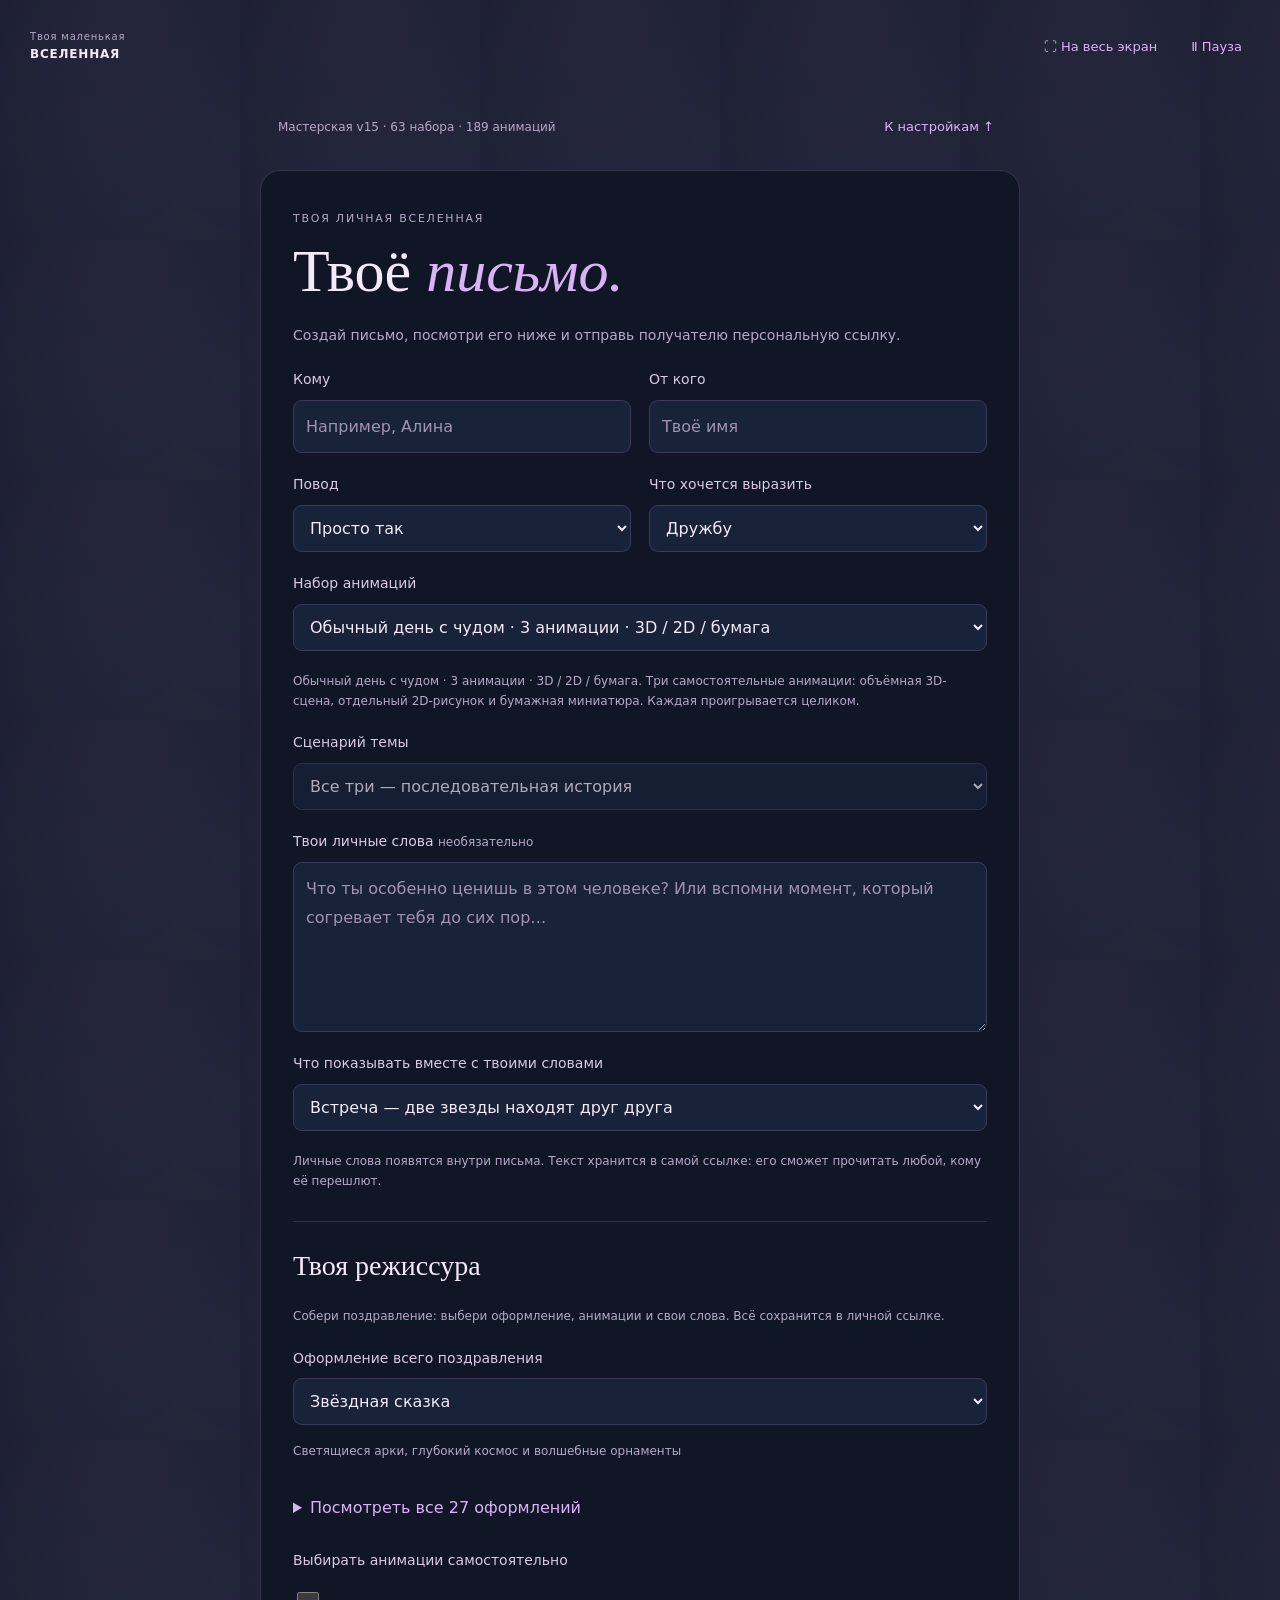
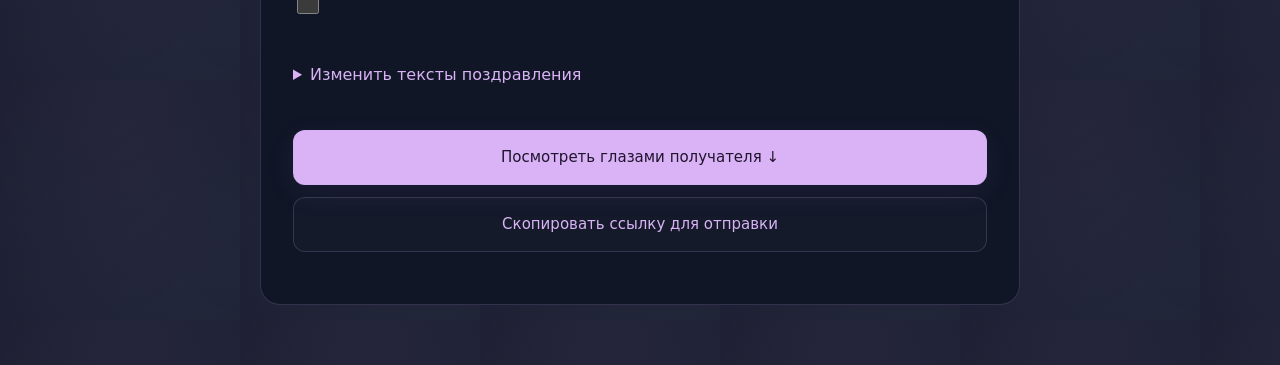
==== commit 6ebce075: "Add files via upload" ====
--- a/create.html
+++ b/create.html
@@ -6,9 +6,10 @@
     <meta name="theme-color" content="#080913" />
     <title>Твоя маленькая Вселенная</title>
     <link rel="icon" href="favicon.svg" type="image/svg+xml" />
-    <link rel="stylesheet" href="style.css?v=14" />
-    <link rel="stylesheet" href="experience.css?v=14" />
-    <link rel="stylesheet" href="greeting-skins.css?v=14" />
+    <link rel="stylesheet" href="style.css?v=15" />
+    <link rel="stylesheet" href="experience.css?v=15" />
+    <link rel="stylesheet" href="greeting-skins.css?v=15" />
+    <link rel="stylesheet" href="art-direction.css?v=15" />
   </head>
   <body data-page="author">
     <canvas id="cosmos" aria-hidden="true"></canvas>
@@ -36,7 +37,7 @@
       </div>
     </header>
     <div class="author-toolbar">
-      <span>Мастерская v14 · 63 набора · 189 анимаций</span
+      <span>Мастерская v15 · 63 набора · 189 анимаций</span
       ><button type="button" id="edit" class="text-button">
         К настройкам ↑
       </button>
@@ -237,23 +238,24 @@
         Для интерактивного поздравления включи JavaScript в браузере.
       </p></noscript
     >
-    <script src="runtime.js?v=14"></script>
-    <script src="themes.js?v=14"></script>
-    <script src="scene-setting.js?v=14"></script>
-    <script src="motion-rig.js?v=14"></script>
-    <script src="pack-art.js?v=14"></script>
-    <script src="paper-stories.js?v=14"></script>
-    <script src="snow-workshop.js?v=14"></script>
-    <script src="packs.js?v=14"></script>
-    <script src="theme-style.js?v=14"></script>
-    <script src="theme-ui.js?v=14"></script>
-    <script src="messages.js?v=14"></script>
-    <script src="feelings.js?v=14"></script>
-    <script src="scene-experience.js?v=14"></script>
-    <script src="journey.js?v=14"></script>
-    <script src="cosmos.js?v=14"></script>
-    <script src="supernova.js?v=14"></script>
-    <script src="greeting-studio.js?v=14"></script>
-    <script src="app.js?v=14"></script>
+    <script src="runtime.js?v=15"></script>
+    <script src="themes.js?v=15"></script>
+    <script src="scene-setting.js?v=15"></script>
+    <script src="motion-rig.js?v=15"></script>
+    <script src="pack-art.js?v=15"></script>
+    <script src="paper-stories.js?v=15"></script>
+    <script src="snow-workshop.js?v=15"></script>
+    <script src="packs.js?v=15"></script>
+    <script src="theme-style.js?v=15"></script>
+    <script src="theme-ui.js?v=15"></script>
+    <script src="messages.js?v=15"></script>
+    <script src="feelings.js?v=15"></script>
+    <script src="scene-experience.js?v=15"></script>
+    <script src="journey.js?v=15"></script>
+    <script src="cosmos.js?v=15"></script>
+    <script src="supernova.js?v=15"></script>
+    <script src="greeting-studio.js?v=15"></script>
+    <script src="art-direction.js?v=15"></script>
+    <script src="app.js?v=15"></script>
   </body>
 </html>
--- a/art-direction.css
+++ b/art-direction.css
@@ -0,0 +1,36 @@
+/* The actual artwork belongs to the layout. Text remains editable HTML. */
+body[data-direction] .planet-scene,body[data-direction] #cosmos,body[data-direction] .theme-decoration{display:none!important}
+body[data-direction] .hero{position:relative;isolation:isolate;display:grid;grid-template-columns:1fr;align-content:end;min-height:90svh;max-width:1600px;margin:0 auto 70px;padding:clamp(26px,5vw,90px);overflow:hidden;border:0;border-radius:0;background:#131721}
+.direction-art{position:absolute;inset:0;margin:0;z-index:-2;background:#202b3a}.direction-art img{display:block;width:100%;height:100%;object-fit:cover;object-position:center}
+body[data-direction] .hero::after{content:'';position:absolute;inset:0;z-index:-1;background:linear-gradient(90deg,#08101bde,transparent 90%),linear-gradient(0deg,#08101bad,transparent 70%);pointer-events:none}
+body[data-direction] .hero-content{position:relative;max-width:720px;padding:0;border:0;text-align:left;background:none;color:#fff;box-shadow:none}
+body[data-direction] .hero-content .lead{color:#ede9e4;max-width:600px}.direction-caption{color:#eee8df;letter-spacing:.15em;text-transform:uppercase;font:11px/1.5 system-ui;margin:35px 0 0}
+body[data-direction] .hero h1{font-size:clamp(36px,5.8vw,84px);text-shadow:none;color:inherit}body[data-direction] .hero h1 em{color:inherit}
+.letter-art{margin:0;overflow:hidden;min-width:0}.letter-art img{display:block;width:100%;height:100%;object-fit:cover}.skin-sample{overflow:hidden;padding:0!important}.skin-sample img{width:100%;height:100%;object-fit:cover;display:block}
+body[data-direction] .skin-sample{height:108px;border:0;border-radius:4px;box-shadow:none}.skin-grid{grid-template-columns:repeat(3,minmax(0,1fr))}
+body[data-direction] .letter-section{max-width:1150px;display:grid;grid-template-columns:.8fr 1.2fr;align-items:stretch;gap:0;padding:0 24px}
+body[data-direction] .letter-section .paper{min-width:0;border-radius:0;margin:0}body[data-direction] .letter-art{min-height:420px}body[data-direction] .letter-art img{object-position:70% 50%}
+body[data-direction=photo] .letter-section{gap:40px}body[data-direction=photo] .paper{background:transparent;border:0;box-shadow:none;padding:25px 10px}body[data-direction=photo] .letter-art{max-height:700px;border:10px solid #e8e0d0;box-shadow:0 20px 60px #0005}body[data-direction=photo] .reasons{border-block:1px solid var(--line);padding-block:60px}
+body[data-direction=cinema] .hero{min-height:80svh;border-block:32px solid #07090e}body[data-direction=cinema] .hero-content{max-width:900px;margin:auto;text-align:center}body[data-direction=cinema] .hero::after{background:linear-gradient(0deg,#07090ef2,transparent 80%)}body[data-direction=cinema] .letter-section{grid-template-columns:1fr;max-width:950px}body[data-direction=cinema] .letter-art{height:280px;min-height:0;aspect-ratio:2.39}.direction-caption{align-self:end}
+body[data-direction=anime] .hero{min-height:88svh;align-content:end}body[data-direction=anime] .hero::after{background:linear-gradient(0deg,#18375bdb,transparent 85%)}body[data-direction=anime] .hero-content{max-width:950px}body[data-direction=anime] .letter-section{gap:20px;grid-template-columns:1fr 1fr}body[data-direction=anime] .letter-art{border:6px solid #e4ecf4;box-shadow:10px 10px #55749133}body[data-direction=anime] .paper{border-radius:22px;background:#1d3347}body[data-direction=anime] .reason-grid article{background:#1d3347;border:2px solid #819fae;border-radius:22px}
+body[data-direction=manga]{background:#e7e5df;color:#151515}body[data-direction=manga] .hero{margin:20px auto 38px;max-width:1250px;min-height:85svh;border:8px solid #141414;grid-template-columns:1fr 1fr;align-content:end;padding:30px}body[data-direction=manga] .direction-art{inset:0}body[data-direction=manga] .hero::after{display:none}body[data-direction=manga] .hero-content{background:#fffffff5;border:3px solid #111;color:#151515;padding:25px;box-shadow:8px 8px #111}body[data-direction=manga] .hero-content .lead{color:#333}body[data-direction=manga] .direction-caption{background:#fff;border:2px solid #111;color:#111;padding:12px;align-self:end;justify-self:end;max-width:260px}body[data-direction=manga] .letter-section{grid-template-columns:1fr 1.3fr;gap:12px;max-width:1250px}body[data-direction=manga] .letter-art,body[data-direction=manga] .paper{border:4px solid #111;background:#fff;color:#111;box-shadow:none}body[data-direction=manga] .reason-grid{gap:12px}body[data-direction=manga] .reason-grid article{border:4px solid #111;background:#fff;color:#111;box-shadow:5px 5px #111}body[data-direction=manga] .journey-chapter{border:4px solid #111;background:#fff}body[data-direction=manga] .journey-copy{background:white;border:2px solid #111;padding:20px;border-radius:50% / 15%}
+body[data-direction=comic] .hero{max-width:1300px;border:9px solid #201917;min-height:85svh;padding:28px;grid-template-columns:1fr 1fr}body[data-direction=comic] .hero::after{display:none}body[data-direction=comic] .hero-content{color:#241c19;background:#fff4d7;border:4px solid #201917;padding:24px;box-shadow:9px 9px #201917;max-width:600px}body[data-direction=comic] .hero-content .lead{color:#42312a}body[data-direction=comic] .hero h1{font-size:clamp(32px,4vw,60px)}body[data-direction=comic] .direction-caption{background:#d9af66;color:#231a16;border:3px solid #231a16;padding:12px;align-self:end;justify-self:end}body[data-direction=comic] .letter-section{gap:15px}body[data-direction=comic] .letter-art{border:5px solid #211b1a}body[data-direction=comic] .paper{background:#eee1b9;color:#251e1b;border:4px solid #211b1a;box-shadow:8px 8px #211b1a}body[data-direction=comic] .reason-grid article{background:#ece0b5;color:#241c1a;border:4px solid #211b1a}body[data-direction=comic] .reason-grid p{color:inherit}
+body[data-direction=webtoon] .hero{max-width:900px;min-height:115svh;padding:35px;align-content:end}body[data-direction=webtoon] .direction-art img{object-position:62% center}body[data-direction=webtoon] .hero::after{background:linear-gradient(0deg,#101323,transparent 95%)}body[data-direction=webtoon] .letter-section{grid-template-columns:1fr;max-width:800px;gap:100px}body[data-direction=webtoon] .letter-art{height:65svh}body[data-direction=webtoon] .paper{border:0;background:none;box-shadow:none}body[data-direction=webtoon] .reason-grid{display:flex;flex-direction:column;gap:90px;max-width:550px;margin:auto}body[data-direction=webtoon] .reason-grid article{border-radius:35px;background:#273044;border:1px solid #6b6984}body[data-direction=webtoon] .journey-chapter{margin-bottom:180px}
+body[data-direction=book] .hero{max-width:1250px;min-height:80svh}body[data-direction=book] .letter-section{grid-template-columns:.75fr 1.25fr;background:#d9c7a5;max-width:1150px;padding:20px;box-shadow:10px 10px #938467}body[data-direction=book] .paper{background:linear-gradient(90deg,#c1ad8b,#f1e4c8 7%);border:0;box-shadow:none;color:#382f26}body[data-direction=book] #letter-body{column-count:1}body[data-direction=book] .letter-art{border:14px solid #eee0c3;box-shadow:inset 0 0 15px #0002}
+body[data-direction=postcard] .hero{max-width:1200px;min-height:80svh}.direction-caption{max-width:100%}body[data-direction=postcard] .letter-section{grid-template-columns:1fr 1fr;border:12px solid #c7bda8;padding:0;background:#ede2cc;max-width:1100px;box-shadow:12px 18px 0 #6c625833}body[data-direction=postcard] .paper{border:0;border-left:1px solid #988e7a;background:#eee3cb;color:#473e31}body[data-direction=postcard] .letter-art{border:16px solid #ede2cc}
+body[data-direction=poster] .hero{max-width:1200px;min-height:105svh;align-content:end}body[data-direction=poster] .hero-content{max-width:100%;text-align:center;padding:25px;background:#0b1018c9;border:3px double var(--accent)}body[data-direction=poster] .letter-section{grid-template-columns:1fr 1fr;gap:32px}body[data-direction=poster] .letter-art{border:6px double var(--accent)}
+body[data-direction=botanical] .hero,body[data-direction=chapel] .hero{max-width:1100px;border-radius:45% 45% 0 0 / 15% 15% 0 0;min-height:100svh}body[data-direction=botanical] .letter-art,body[data-direction=chapel] .letter-art{border-radius:45% 45% 0 0 / 18% 18% 0 0;border:5px double var(--accent)}body[data-direction=chapel] .hero-content{background:#13151ad6;padding:25px;border:5px double #b59b6d}body[data-direction=chapel] .paper{padding-top:35px;border-radius:0}
+body[data-direction=terminal] .hero{border-left:8px solid #7ad6e8;border-bottom:3px solid #d56a9c}body[data-direction=terminal] .hero-content{background:#102136ca;padding:25px;border-top:2px solid #83d6e2}body[data-direction=terminal] .letter-section{gap:30px;grid-template-columns:1fr 1fr}body[data-direction=terminal] .letter-art{border:1px solid #67b5c1;box-shadow:8px 8px #cc6ba827}body[data-direction=terminal] .paper{border-left:2px solid #67b5c1;background:#10202a}
+body[data-direction=garden] .hero{border-radius:0 0 120px 0}body[data-direction=garden] .letter-section{gap:35px}body[data-direction=garden] .letter-art{border-radius:100px 10px}body[data-direction=garden] .paper{border:0;background:#263b30;border-radius:10px 70px}
+body[data-direction=album] .hero{max-width:1150px;min-height:100svh;background:#271a3e;border:12px solid #151324}body[data-direction=album] .hero-content{border-top:4px solid #d486bb;padding-top:20px}body[data-direction=album] .letter-art{aspect-ratio:1;min-height:0;border:18px solid #181a2b}body[data-direction=album] .letter-section{gap:30px;align-items:center}body[data-direction=album] .paper{background:none;box-shadow:none;border:0}
+body[data-direction=capsule] .hero{border:14px ridge #8396a0;border-radius:60px;max-width:1400px;margin-top:20px}body[data-direction=capsule] .letter-art{border:15px ridge #93a2a6;border-radius:45px}body[data-direction=capsule] .letter-section{gap:25px}body[data-direction=capsule] .paper{border-radius:40px}
+body[data-direction=sketchbook] .hero{max-width:1300px;border:20px solid #e8e0d1}body[data-direction=sketchbook] .hero::after{background:linear-gradient(90deg,#ede5dada,transparent 95%)}body[data-direction=sketchbook] .hero-content,body[data-direction=sketchbook] .hero-content .lead,body[data-direction=sketchbook] .direction-caption{color:#343e45}body[data-direction=sketchbook] .letter-section{background:#eee6d7;gap:0;padding:25px;color:#414b4e}body[data-direction=sketchbook] .paper{background:none;color:#414b4e;border:0;box-shadow:none}
+body[data-direction=print] .hero{border:16px solid #d7c8a9;max-width:1150px;min-height:95svh}body[data-direction=print] .hero-content{background:#182f42db;padding:22px;border-left:8px solid #b4614d}body[data-direction=print] .letter-section{gap:25px}body[data-direction=print] .letter-art{border:12px solid #d7c8a9}body[data-direction=print] .paper{border-top:6px solid #b4614d}
+body[data-direction=game] .hero{border:8px solid #9cae90;box-shadow:10px 10px #354552;max-width:1350px}body[data-direction=game] .direction-art img,body[data-direction=game] .letter-art img{image-rendering:pixelated}body[data-direction=game] .hero-content{padding:22px;background:#142636ec;border:4px solid #bfcbae;font-family:monospace}body[data-direction=game] .letter-section{gap:18px}body[data-direction=game] .letter-art{border:8px solid #889f93}
+body[data-direction=gallery] .hero{min-height:85svh;border-bottom:1px solid #fff4}body[data-direction=gallery] .letter-section{gap:50px;grid-template-columns:1fr 1fr}body[data-direction=gallery] .letter-art{padding:12px;background:#e5ded2;box-shadow:0 20px 65px #0005}body[data-direction=gallery] .paper{background:transparent;border:0;box-shadow:none;padding:25px 0}
+body[data-direction=draft] .hero{border:2px solid #b6dae7;outline:1px dashed #b6dae777;outline-offset:-16px;max-width:1400px}body[data-direction=draft] .hero-content{background:#12324be8;border:1px solid #b6dae7;padding:25px}body[data-direction=draft] .letter-section{grid-template-columns:1fr 1fr;gap:20px}body[data-direction=draft] .letter-art{border:1px dashed #c3e6ef}
+body[data-direction=magazine] .hero{display:grid;grid-template-columns:1fr 1fr;align-content:stretch;background:#dfdcd4;min-height:85svh;padding:0;max-width:1450px}body[data-direction=magazine] .direction-art{position:relative;inset:auto;grid-column:2;grid-row:1 / 3;z-index:0}body[data-direction=magazine] .hero-content{grid-column:1;grid-row:1;color:#24262a;padding:45px;align-self:center}body[data-direction=magazine] .hero-content .lead{color:#45464a}body[data-direction=magazine] .hero::after{display:none}body[data-direction=magazine] .direction-caption{color:#333;grid-row:2;grid-column:1;padding:0 45px 30px}body[data-direction=magazine] .letter-section{gap:35px}body[data-direction=magazine] #letter-body{column-count:1}
+body[data-direction=scrapbook] .hero{max-width:1200px;border:18px solid #d8c9ad;margin-top:25px;box-shadow:14px 14px #8e7c6544}body[data-direction=scrapbook] .hero-content{background:#151c23d9;padding:25px}body[data-direction=scrapbook] .letter-section{gap:25px}body[data-direction=scrapbook] .letter-art{border:12px solid #d7c9af;transform:rotate(-2deg)}body[data-direction=scrapbook] .paper{border-top:12px solid #9f977e}
+body[data-direction=portal] .hero{max-width:1450px;min-height:100svh}body[data-direction=portal] .hero-content{border-left:1px solid var(--accent);padding:0 30px}body[data-direction=portal] .letter-section{gap:35px}body[data-direction=portal] .letter-art{border-radius:50% 50% 8px 8px / 25% 25% 8px 8px;border:3px double var(--accent)}body[data-direction=portal] .paper{border:1px solid var(--line);background:linear-gradient(150deg,#263048,#161c2b)}
+@media(max-width:760px){body[data-direction] .hero{min-height:88svh;grid-template-columns:1fr;padding:24px 18px;margin-inline:10px;border-width:4px;border-radius:8px}body[data-direction] .hero-content{max-width:100%;padding:18px}body[data-direction] .hero h1{font-size:clamp(30px,8vw,52px)}body[data-direction] .direction-caption{font-size:10px;margin-top:20px}body[data-direction] .letter-section{grid-template-columns:1fr;gap:20px;padding:0 16px;background:transparent;box-shadow:none;border:0}body[data-direction] .letter-art{height:280px;min-height:0;max-height:55svh;transform:none}body[data-direction] .letter-section .paper{padding:28px 22px}body[data-direction] .reason-grid{grid-template-columns:1fr}body[data-direction=magazine] .direction-art{position:absolute;inset:0;grid-area:auto;z-index:-2}body[data-direction=magazine] .hero-content{grid-area:auto;background:#e8e3dce8}body[data-direction=magazine] .direction-caption{grid-area:auto;background:#e8e3dce8;padding:12px}body[data-direction=webtoon] .hero{min-height:100svh}.skin-grid{grid-template-columns:repeat(2,minmax(0,1fr))}}
+@media(prefers-reduced-motion:no-preference){body[data-direction=portal] .direction-art img,body[data-direction=anime] .direction-art img{animation:art-breath 22s ease-in-out infinite alternate}@keyframes art-breath{to{transform:scale(1.035)}}}body.paused .direction-art img{animation-play-state:paused!important}
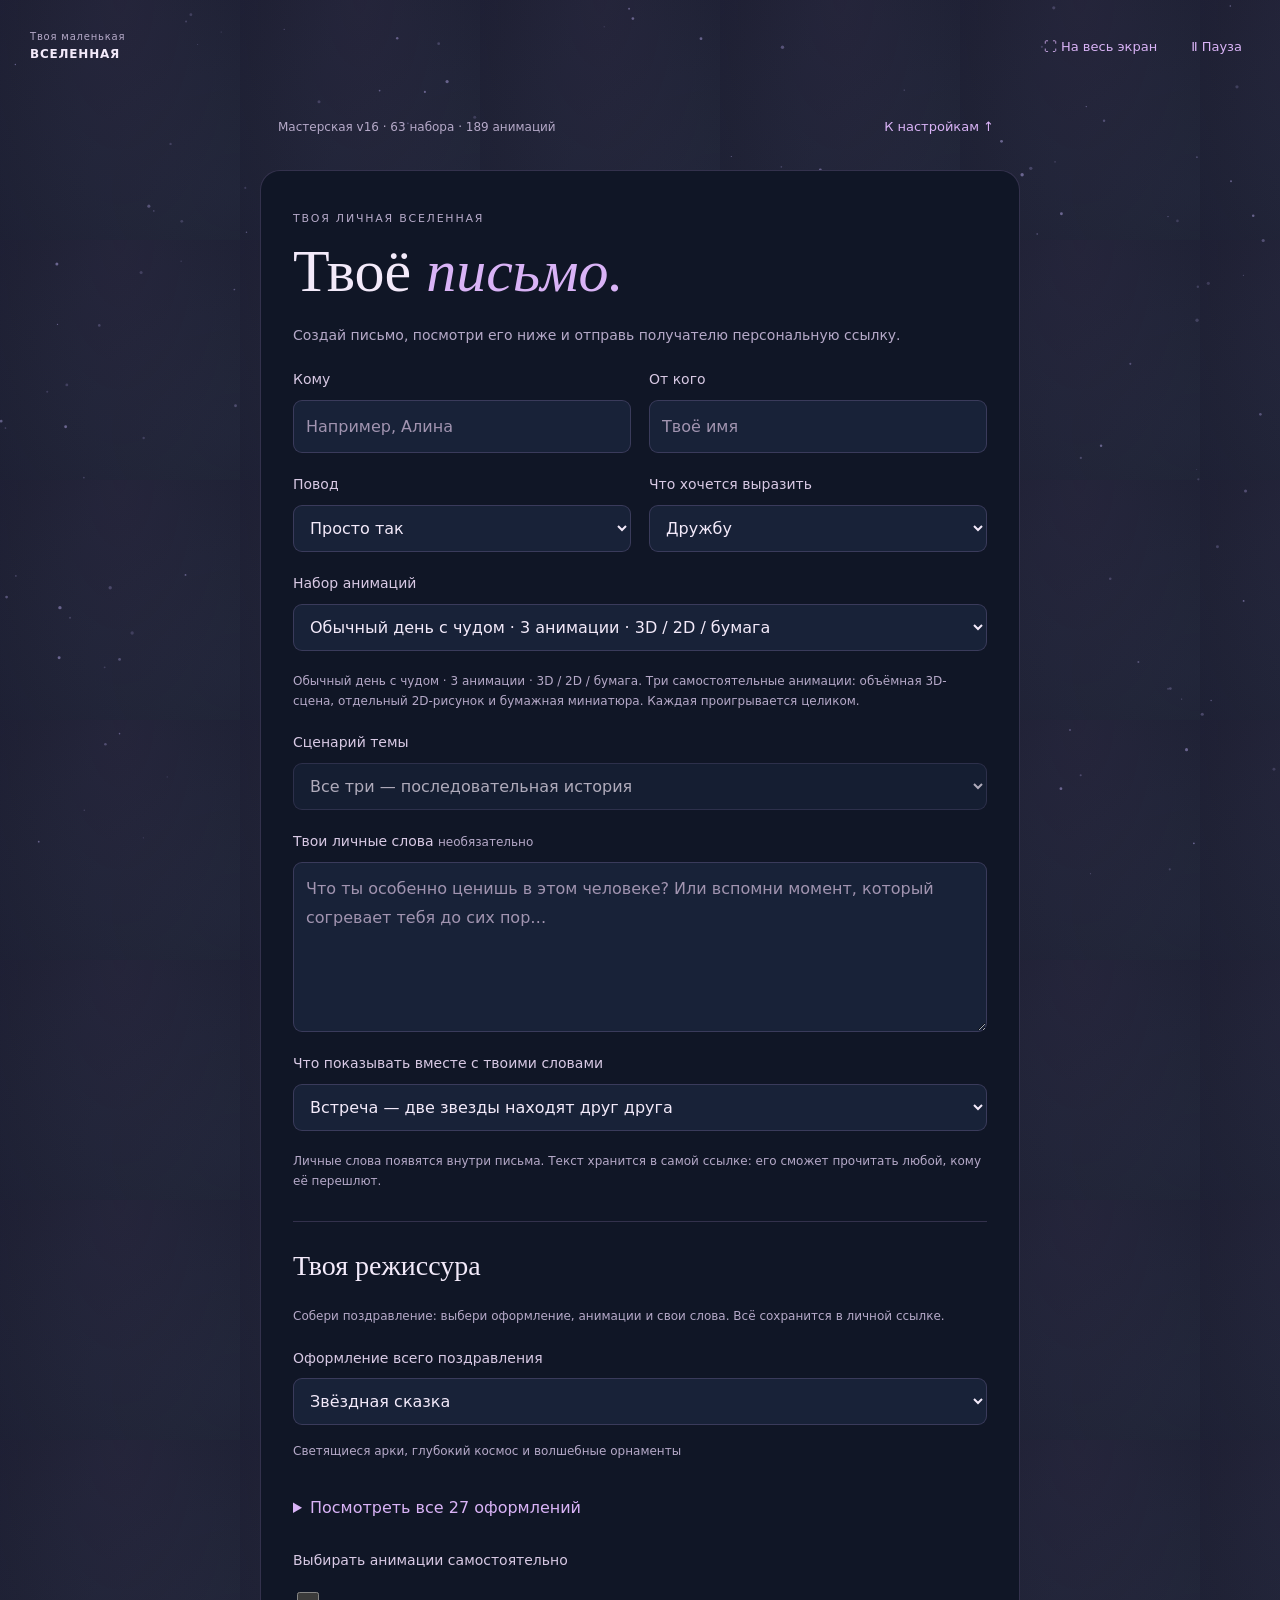
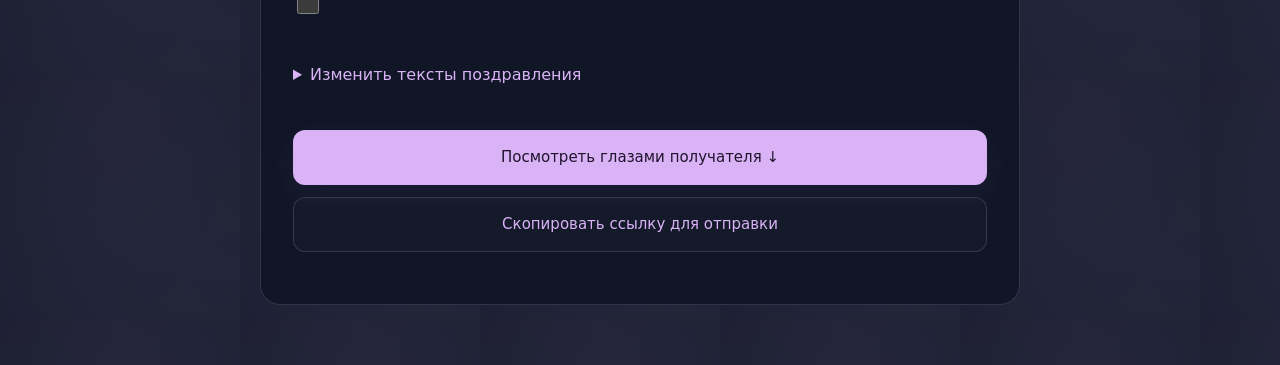
==== commit 1b61bd6c: "Add files via upload" ====
--- a/create.html
+++ b/create.html
@@ -6,10 +6,10 @@
     <meta name="theme-color" content="#080913" />
     <title>Твоя маленькая Вселенная</title>
     <link rel="icon" href="favicon.svg" type="image/svg+xml" />
-    <link rel="stylesheet" href="style.css?v=15" />
-    <link rel="stylesheet" href="experience.css?v=15" />
-    <link rel="stylesheet" href="greeting-skins.css?v=15" />
-    <link rel="stylesheet" href="art-direction.css?v=15" />
+    <link rel="stylesheet" href="style.css?v=16" />
+    <link rel="stylesheet" href="experience.css?v=16" />
+    <link rel="stylesheet" href="greeting-skins.css?v=16" />
+    <link rel="stylesheet" href="art-direction.css?v=16" />
   </head>
   <body data-page="author">
     <canvas id="cosmos" aria-hidden="true"></canvas>
@@ -37,7 +37,7 @@
       </div>
     </header>
     <div class="author-toolbar">
-      <span>Мастерская v15 · 63 набора · 189 анимаций</span
+      <span>Мастерская v16 · 63 набора · 189 анимаций</span
       ><button type="button" id="edit" class="text-button">
         К настройкам ↑
       </button>
@@ -238,24 +238,26 @@
         Для интерактивного поздравления включи JavaScript в браузере.
       </p></noscript
     >
-    <script src="runtime.js?v=15"></script>
-    <script src="themes.js?v=15"></script>
-    <script src="scene-setting.js?v=15"></script>
-    <script src="motion-rig.js?v=15"></script>
-    <script src="pack-art.js?v=15"></script>
-    <script src="paper-stories.js?v=15"></script>
-    <script src="snow-workshop.js?v=15"></script>
-    <script src="packs.js?v=15"></script>
-    <script src="theme-style.js?v=15"></script>
-    <script src="theme-ui.js?v=15"></script>
-    <script src="messages.js?v=15"></script>
-    <script src="feelings.js?v=15"></script>
-    <script src="scene-experience.js?v=15"></script>
-    <script src="journey.js?v=15"></script>
-    <script src="cosmos.js?v=15"></script>
-    <script src="supernova.js?v=15"></script>
-    <script src="greeting-studio.js?v=15"></script>
-    <script src="art-direction.js?v=15"></script>
-    <script src="app.js?v=15"></script>
+    <script src="runtime.js?v=16"></script>
+    <script src="themes.js?v=16"></script>
+    <script src="scene-setting.js?v=16"></script>
+    <script src="motion-rig.js?v=16"></script>
+    <script src="pack-art.js?v=16"></script>
+    <script src="paper-stories.js?v=16"></script>
+    <script src="snow-workshop.js?v=16"></script>
+    <script src="packs.js?v=16"></script>
+    <script src="animation-style.js?v=16"></script>
+    <script src="live-world.js?v=16"></script>
+    <script src="theme-style.js?v=16"></script>
+    <script src="theme-ui.js?v=16"></script>
+    <script src="messages.js?v=16"></script>
+    <script src="feelings.js?v=16"></script>
+    <script src="scene-experience.js?v=16"></script>
+    <script src="journey.js?v=16"></script>
+    <script src="cosmos.js?v=16"></script>
+    <script src="supernova.js?v=16"></script>
+    <script src="greeting-studio.js?v=16"></script>
+    <script src="art-direction.js?v=16"></script>
+    <script src="app.js?v=16"></script>
   </body>
 </html>
--- a/art-direction.css
+++ b/art-direction.css
@@ -1,36 +1,20 @@
-/* The actual artwork belongs to the layout. Text remains editable HTML. */
+/* Live presentation layouts. There are no background photographs. */
 body[data-direction] .planet-scene,body[data-direction] #cosmos,body[data-direction] .theme-decoration{display:none!important}
-body[data-direction] .hero{position:relative;isolation:isolate;display:grid;grid-template-columns:1fr;align-content:end;min-height:90svh;max-width:1600px;margin:0 auto 70px;padding:clamp(26px,5vw,90px);overflow:hidden;border:0;border-radius:0;background:#131721}
-.direction-art{position:absolute;inset:0;margin:0;z-index:-2;background:#202b3a}.direction-art img{display:block;width:100%;height:100%;object-fit:cover;object-position:center}
-body[data-direction] .hero::after{content:'';position:absolute;inset:0;z-index:-1;background:linear-gradient(90deg,#08101bde,transparent 90%),linear-gradient(0deg,#08101bad,transparent 70%);pointer-events:none}
-body[data-direction] .hero-content{position:relative;max-width:720px;padding:0;border:0;text-align:left;background:none;color:#fff;box-shadow:none}
-body[data-direction] .hero-content .lead{color:#ede9e4;max-width:600px}.direction-caption{color:#eee8df;letter-spacing:.15em;text-transform:uppercase;font:11px/1.5 system-ui;margin:35px 0 0}
-body[data-direction] .hero h1{font-size:clamp(36px,5.8vw,84px);text-shadow:none;color:inherit}body[data-direction] .hero h1 em{color:inherit}
-.letter-art{margin:0;overflow:hidden;min-width:0}.letter-art img{display:block;width:100%;height:100%;object-fit:cover}.skin-sample{overflow:hidden;padding:0!important}.skin-sample img{width:100%;height:100%;object-fit:cover;display:block}
-body[data-direction] .skin-sample{height:108px;border:0;border-radius:4px;box-shadow:none}.skin-grid{grid-template-columns:repeat(3,minmax(0,1fr))}
-body[data-direction] .letter-section{max-width:1150px;display:grid;grid-template-columns:.8fr 1.2fr;align-items:stretch;gap:0;padding:0 24px}
-body[data-direction] .letter-section .paper{min-width:0;border-radius:0;margin:0}body[data-direction] .letter-art{min-height:420px}body[data-direction] .letter-art img{object-position:70% 50%}
-body[data-direction=photo] .letter-section{gap:40px}body[data-direction=photo] .paper{background:transparent;border:0;box-shadow:none;padding:25px 10px}body[data-direction=photo] .letter-art{max-height:700px;border:10px solid #e8e0d0;box-shadow:0 20px 60px #0005}body[data-direction=photo] .reasons{border-block:1px solid var(--line);padding-block:60px}
-body[data-direction=cinema] .hero{min-height:80svh;border-block:32px solid #07090e}body[data-direction=cinema] .hero-content{max-width:900px;margin:auto;text-align:center}body[data-direction=cinema] .hero::after{background:linear-gradient(0deg,#07090ef2,transparent 80%)}body[data-direction=cinema] .letter-section{grid-template-columns:1fr;max-width:950px}body[data-direction=cinema] .letter-art{height:280px;min-height:0;aspect-ratio:2.39}.direction-caption{align-self:end}
-body[data-direction=anime] .hero{min-height:88svh;align-content:end}body[data-direction=anime] .hero::after{background:linear-gradient(0deg,#18375bdb,transparent 85%)}body[data-direction=anime] .hero-content{max-width:950px}body[data-direction=anime] .letter-section{gap:20px;grid-template-columns:1fr 1fr}body[data-direction=anime] .letter-art{border:6px solid #e4ecf4;box-shadow:10px 10px #55749133}body[data-direction=anime] .paper{border-radius:22px;background:#1d3347}body[data-direction=anime] .reason-grid article{background:#1d3347;border:2px solid #819fae;border-radius:22px}
-body[data-direction=manga]{background:#e7e5df;color:#151515}body[data-direction=manga] .hero{margin:20px auto 38px;max-width:1250px;min-height:85svh;border:8px solid #141414;grid-template-columns:1fr 1fr;align-content:end;padding:30px}body[data-direction=manga] .direction-art{inset:0}body[data-direction=manga] .hero::after{display:none}body[data-direction=manga] .hero-content{background:#fffffff5;border:3px solid #111;color:#151515;padding:25px;box-shadow:8px 8px #111}body[data-direction=manga] .hero-content .lead{color:#333}body[data-direction=manga] .direction-caption{background:#fff;border:2px solid #111;color:#111;padding:12px;align-self:end;justify-self:end;max-width:260px}body[data-direction=manga] .letter-section{grid-template-columns:1fr 1.3fr;gap:12px;max-width:1250px}body[data-direction=manga] .letter-art,body[data-direction=manga] .paper{border:4px solid #111;background:#fff;color:#111;box-shadow:none}body[data-direction=manga] .reason-grid{gap:12px}body[data-direction=manga] .reason-grid article{border:4px solid #111;background:#fff;color:#111;box-shadow:5px 5px #111}body[data-direction=manga] .journey-chapter{border:4px solid #111;background:#fff}body[data-direction=manga] .journey-copy{background:white;border:2px solid #111;padding:20px;border-radius:50% / 15%}
-body[data-direction=comic] .hero{max-width:1300px;border:9px solid #201917;min-height:85svh;padding:28px;grid-template-columns:1fr 1fr}body[data-direction=comic] .hero::after{display:none}body[data-direction=comic] .hero-content{color:#241c19;background:#fff4d7;border:4px solid #201917;padding:24px;box-shadow:9px 9px #201917;max-width:600px}body[data-direction=comic] .hero-content .lead{color:#42312a}body[data-direction=comic] .hero h1{font-size:clamp(32px,4vw,60px)}body[data-direction=comic] .direction-caption{background:#d9af66;color:#231a16;border:3px solid #231a16;padding:12px;align-self:end;justify-self:end}body[data-direction=comic] .letter-section{gap:15px}body[data-direction=comic] .letter-art{border:5px solid #211b1a}body[data-direction=comic] .paper{background:#eee1b9;color:#251e1b;border:4px solid #211b1a;box-shadow:8px 8px #211b1a}body[data-direction=comic] .reason-grid article{background:#ece0b5;color:#241c1a;border:4px solid #211b1a}body[data-direction=comic] .reason-grid p{color:inherit}
-body[data-direction=webtoon] .hero{max-width:900px;min-height:115svh;padding:35px;align-content:end}body[data-direction=webtoon] .direction-art img{object-position:62% center}body[data-direction=webtoon] .hero::after{background:linear-gradient(0deg,#101323,transparent 95%)}body[data-direction=webtoon] .letter-section{grid-template-columns:1fr;max-width:800px;gap:100px}body[data-direction=webtoon] .letter-art{height:65svh}body[data-direction=webtoon] .paper{border:0;background:none;box-shadow:none}body[data-direction=webtoon] .reason-grid{display:flex;flex-direction:column;gap:90px;max-width:550px;margin:auto}body[data-direction=webtoon] .reason-grid article{border-radius:35px;background:#273044;border:1px solid #6b6984}body[data-direction=webtoon] .journey-chapter{margin-bottom:180px}
-body[data-direction=book] .hero{max-width:1250px;min-height:80svh}body[data-direction=book] .letter-section{grid-template-columns:.75fr 1.25fr;background:#d9c7a5;max-width:1150px;padding:20px;box-shadow:10px 10px #938467}body[data-direction=book] .paper{background:linear-gradient(90deg,#c1ad8b,#f1e4c8 7%);border:0;box-shadow:none;color:#382f26}body[data-direction=book] #letter-body{column-count:1}body[data-direction=book] .letter-art{border:14px solid #eee0c3;box-shadow:inset 0 0 15px #0002}
-body[data-direction=postcard] .hero{max-width:1200px;min-height:80svh}.direction-caption{max-width:100%}body[data-direction=postcard] .letter-section{grid-template-columns:1fr 1fr;border:12px solid #c7bda8;padding:0;background:#ede2cc;max-width:1100px;box-shadow:12px 18px 0 #6c625833}body[data-direction=postcard] .paper{border:0;border-left:1px solid #988e7a;background:#eee3cb;color:#473e31}body[data-direction=postcard] .letter-art{border:16px solid #ede2cc}
-body[data-direction=poster] .hero{max-width:1200px;min-height:105svh;align-content:end}body[data-direction=poster] .hero-content{max-width:100%;text-align:center;padding:25px;background:#0b1018c9;border:3px double var(--accent)}body[data-direction=poster] .letter-section{grid-template-columns:1fr 1fr;gap:32px}body[data-direction=poster] .letter-art{border:6px double var(--accent)}
-body[data-direction=botanical] .hero,body[data-direction=chapel] .hero{max-width:1100px;border-radius:45% 45% 0 0 / 15% 15% 0 0;min-height:100svh}body[data-direction=botanical] .letter-art,body[data-direction=chapel] .letter-art{border-radius:45% 45% 0 0 / 18% 18% 0 0;border:5px double var(--accent)}body[data-direction=chapel] .hero-content{background:#13151ad6;padding:25px;border:5px double #b59b6d}body[data-direction=chapel] .paper{padding-top:35px;border-radius:0}
-body[data-direction=terminal] .hero{border-left:8px solid #7ad6e8;border-bottom:3px solid #d56a9c}body[data-direction=terminal] .hero-content{background:#102136ca;padding:25px;border-top:2px solid #83d6e2}body[data-direction=terminal] .letter-section{gap:30px;grid-template-columns:1fr 1fr}body[data-direction=terminal] .letter-art{border:1px solid #67b5c1;box-shadow:8px 8px #cc6ba827}body[data-direction=terminal] .paper{border-left:2px solid #67b5c1;background:#10202a}
-body[data-direction=garden] .hero{border-radius:0 0 120px 0}body[data-direction=garden] .letter-section{gap:35px}body[data-direction=garden] .letter-art{border-radius:100px 10px}body[data-direction=garden] .paper{border:0;background:#263b30;border-radius:10px 70px}
-body[data-direction=album] .hero{max-width:1150px;min-height:100svh;background:#271a3e;border:12px solid #151324}body[data-direction=album] .hero-content{border-top:4px solid #d486bb;padding-top:20px}body[data-direction=album] .letter-art{aspect-ratio:1;min-height:0;border:18px solid #181a2b}body[data-direction=album] .letter-section{gap:30px;align-items:center}body[data-direction=album] .paper{background:none;box-shadow:none;border:0}
-body[data-direction=capsule] .hero{border:14px ridge #8396a0;border-radius:60px;max-width:1400px;margin-top:20px}body[data-direction=capsule] .letter-art{border:15px ridge #93a2a6;border-radius:45px}body[data-direction=capsule] .letter-section{gap:25px}body[data-direction=capsule] .paper{border-radius:40px}
-body[data-direction=sketchbook] .hero{max-width:1300px;border:20px solid #e8e0d1}body[data-direction=sketchbook] .hero::after{background:linear-gradient(90deg,#ede5dada,transparent 95%)}body[data-direction=sketchbook] .hero-content,body[data-direction=sketchbook] .hero-content .lead,body[data-direction=sketchbook] .direction-caption{color:#343e45}body[data-direction=sketchbook] .letter-section{background:#eee6d7;gap:0;padding:25px;color:#414b4e}body[data-direction=sketchbook] .paper{background:none;color:#414b4e;border:0;box-shadow:none}
-body[data-direction=print] .hero{border:16px solid #d7c8a9;max-width:1150px;min-height:95svh}body[data-direction=print] .hero-content{background:#182f42db;padding:22px;border-left:8px solid #b4614d}body[data-direction=print] .letter-section{gap:25px}body[data-direction=print] .letter-art{border:12px solid #d7c8a9}body[data-direction=print] .paper{border-top:6px solid #b4614d}
-body[data-direction=game] .hero{border:8px solid #9cae90;box-shadow:10px 10px #354552;max-width:1350px}body[data-direction=game] .direction-art img,body[data-direction=game] .letter-art img{image-rendering:pixelated}body[data-direction=game] .hero-content{padding:22px;background:#142636ec;border:4px solid #bfcbae;font-family:monospace}body[data-direction=game] .letter-section{gap:18px}body[data-direction=game] .letter-art{border:8px solid #889f93}
-body[data-direction=gallery] .hero{min-height:85svh;border-bottom:1px solid #fff4}body[data-direction=gallery] .letter-section{gap:50px;grid-template-columns:1fr 1fr}body[data-direction=gallery] .letter-art{padding:12px;background:#e5ded2;box-shadow:0 20px 65px #0005}body[data-direction=gallery] .paper{background:transparent;border:0;box-shadow:none;padding:25px 0}
-body[data-direction=draft] .hero{border:2px solid #b6dae7;outline:1px dashed #b6dae777;outline-offset:-16px;max-width:1400px}body[data-direction=draft] .hero-content{background:#12324be8;border:1px solid #b6dae7;padding:25px}body[data-direction=draft] .letter-section{grid-template-columns:1fr 1fr;gap:20px}body[data-direction=draft] .letter-art{border:1px dashed #c3e6ef}
-body[data-direction=magazine] .hero{display:grid;grid-template-columns:1fr 1fr;align-content:stretch;background:#dfdcd4;min-height:85svh;padding:0;max-width:1450px}body[data-direction=magazine] .direction-art{position:relative;inset:auto;grid-column:2;grid-row:1 / 3;z-index:0}body[data-direction=magazine] .hero-content{grid-column:1;grid-row:1;color:#24262a;padding:45px;align-self:center}body[data-direction=magazine] .hero-content .lead{color:#45464a}body[data-direction=magazine] .hero::after{display:none}body[data-direction=magazine] .direction-caption{color:#333;grid-row:2;grid-column:1;padding:0 45px 30px}body[data-direction=magazine] .letter-section{gap:35px}body[data-direction=magazine] #letter-body{column-count:1}
-body[data-direction=scrapbook] .hero{max-width:1200px;border:18px solid #d8c9ad;margin-top:25px;box-shadow:14px 14px #8e7c6544}body[data-direction=scrapbook] .hero-content{background:#151c23d9;padding:25px}body[data-direction=scrapbook] .letter-section{gap:25px}body[data-direction=scrapbook] .letter-art{border:12px solid #d7c9af;transform:rotate(-2deg)}body[data-direction=scrapbook] .paper{border-top:12px solid #9f977e}
-body[data-direction=portal] .hero{max-width:1450px;min-height:100svh}body[data-direction=portal] .hero-content{border-left:1px solid var(--accent);padding:0 30px}body[data-direction=portal] .letter-section{gap:35px}body[data-direction=portal] .letter-art{border-radius:50% 50% 8px 8px / 25% 25% 8px 8px;border:3px double var(--accent)}body[data-direction=portal] .paper{border:1px solid var(--line);background:linear-gradient(150deg,#263048,#161c2b)}
-@media(max-width:760px){body[data-direction] .hero{min-height:88svh;grid-template-columns:1fr;padding:24px 18px;margin-inline:10px;border-width:4px;border-radius:8px}body[data-direction] .hero-content{max-width:100%;padding:18px}body[data-direction] .hero h1{font-size:clamp(30px,8vw,52px)}body[data-direction] .direction-caption{font-size:10px;margin-top:20px}body[data-direction] .letter-section{grid-template-columns:1fr;gap:20px;padding:0 16px;background:transparent;box-shadow:none;border:0}body[data-direction] .letter-art{height:280px;min-height:0;max-height:55svh;transform:none}body[data-direction] .letter-section .paper{padding:28px 22px}body[data-direction] .reason-grid{grid-template-columns:1fr}body[data-direction=magazine] .direction-art{position:absolute;inset:0;grid-area:auto;z-index:-2}body[data-direction=magazine] .hero-content{grid-area:auto;background:#e8e3dce8}body[data-direction=magazine] .direction-caption{grid-area:auto;background:#e8e3dce8;padding:12px}body[data-direction=webtoon] .hero{min-height:100svh}.skin-grid{grid-template-columns:repeat(2,minmax(0,1fr))}}
-@media(prefers-reduced-motion:no-preference){body[data-direction=portal] .direction-art img,body[data-direction=anime] .direction-art img{animation:art-breath 22s ease-in-out infinite alternate}@keyframes art-breath{to{transform:scale(1.035)}}}body.paused .direction-art img{animation-play-state:paused!important}
+body[data-direction] .hero{display:grid;grid-template-columns:1fr;max-width:1250px;min-height:0;margin:30px auto 65px;padding:25px;overflow:visible;border:0;background:none}
+body[data-direction] .hero-content{max-width:900px;margin:0 auto 30px;text-align:center;padding:0;border:0;background:none;box-shadow:none}
+body[data-direction] .hero h1{font-size:clamp(32px,5vw,68px);margin-bottom:22px}.live-stage{position:relative;width:100%;min-width:0}.live-stage>canvas{display:block;width:100%;aspect-ratio:5/3;max-height:75svh;object-fit:contain;background:#172434;border-radius:18px;touch-action:pan-y}.world-controls{display:flex;gap:20px;flex-wrap:wrap;align-items:center;justify-content:center;margin:18px 0}.world-controls span{font-size:13px;color:var(--muted)}
+body[data-direction=physical] .live-stage>canvas{touch-action:none;border:1px solid #b9ac8855;box-shadow:0 30px 70px #0005}body[data-direction=physical] .paper{background:linear-gradient(130deg,#2b353b,#1a2228);color:#eee9df;border:1px solid #9d96835c;box-shadow:0 24px 50px #0004}
+body[data-reader=paged] .letter-section,body[data-reader=paged] #visual-journey{display:none!important}.live-reader{max-width:1150px;margin:25px auto 90px;padding:20px}.reader-guide{font:13px/1.5 sans-serif;color:var(--muted);text-align:center}.reader-page{display:grid;grid-template-columns:1fr 1.2fr;gap:12px;background:#faf8f0;color:#181b1d;border:5px solid #181b1d;padding:15px;min-height:450px}.reader-words{padding:25px;border:3px solid #181b1d;background:#fffef7;min-width:0}.reader-words h2{font-size:clamp(24px,4vw,43px);line-height:1.2}.reader-words p{font-size:17px;line-height:1.9;white-space:pre-line}.reader-panel{border:3px solid #181b1d;align-self:start;min-width:0}.reader-panel canvas{display:block;width:100%;height:auto}.panel-caption{padding:15px;margin:0;border-top:2px solid #181b1d;font-weight:600}.reader-controls{display:flex;justify-content:center;gap:18px;align-items:center;margin-top:25px}.reader-controls output{min-width:4em;font-variant-numeric:tabular-nums}.reader-controls button{min-height:48px}.reader-controls button:disabled{opacity:.4;cursor:default}
+body[data-direction=manga]{--page:#e9e8e2;--ink:#1d1d1d;--muted:#444;--accent:#272727;--line:#3339;background:#e9e8e2}.reader-page[hidden]{display:none!important}body[data-direction=manga] .reader-page{direction:rtl}body[data-direction=manga] .reader-words,body[data-direction=manga] .reader-panel{direction:ltr}body[data-direction=manga] .reader-controls{flex-direction:row-reverse}body[data-direction=manga] .live-stage>canvas{border:5px solid #111;border-radius:0}body[data-direction=manga] .hero-content{background:#fff;border:3px solid #111;padding:25px}body[data-direction=manga] .reader-words p{border:1px solid #555;border-radius:35% / 12%;padding:16px}body[data-direction=manga] .journey-stage{filter:none}
+body[data-direction=comic] .reader-page{background:#e6bd70;gap:16px;box-shadow:10px 10px #211c19}body[data-direction=comic] .reader-words{background:#fff0ca}body[data-direction=comic] .reader-words p{background:white;border:3px solid #211c19;border-radius:24px;padding:18px}body[data-direction=comic] .live-stage>canvas{border:6px solid #211c19;border-radius:0}body[data-direction=comic] .hero h1{font-family:Impact,'Arial Black',sans-serif}
+body[data-direction=book] .reader-page{background:linear-gradient(90deg,#ede0c5 48%,#b8a380 50%,#ede0c5 52%);border:8px solid #79634b;gap:32px;box-shadow:7px 7px #bca98b,12px 12px #5c5143;padding:35px;grid-template-columns:1fr 1fr}body[data-direction=book] .reader-words{border:0;background:none;padding:8px}body[data-direction=book] .reader-panel{border:1px solid #887257;align-self:center}body[data-direction=book] .reader-words p:first-of-type::first-letter{font-size:48px;float:left;margin:5px 8px 0 0}body[data-direction=book] .live-stage>canvas{border:10px solid #b5a188;border-radius:4px}
+body[data-direction=webtoon] .hero,body[data-direction=webtoon] .visual-journey,body[data-direction=webtoon] .letter-section{max-width:760px}body[data-direction=webtoon] .journey-chapter{margin-bottom:150px;border-inline:0;background:linear-gradient(180deg,#20293c,transparent)}body[data-direction=webtoon] .journey-copy{border-radius:35px;background:#ffffff10;padding:22px;margin-bottom:40px}body[data-direction=webtoon] .live-stage>canvas{border-radius:0}body[data-direction=webtoon] .reason-grid{display:flex;flex-direction:column;gap:65px}
+body[data-direction=anime] .live-stage>canvas{border:5px solid #b0c1d6;border-radius:24px 4px;box-shadow:10px 10px #7696b327}body[data-direction=anime] .hero-content{border-bottom:3px solid var(--accent);padding-bottom:25px}body[data-direction=anime] .paper{background:#25374a;border:2px solid #a8bed5;border-radius:25px}body[data-direction=anime] .journey-copy{background:#25374a;padding:20px;border-radius:20px}
+body[data-direction=retro] .live-stage>canvas{border:12px ridge #657589;border-radius:18px;image-rendering:pixelated}body[data-direction=retro] h1,body[data-direction=retro] h2,body[data-direction=retro] button{font-family:monospace}body[data-direction=retro] .primary,body[data-direction=retro] .secondary{border-radius:0;box-shadow:4px 4px #0006}body[data-direction=retro] .paper{border:5px double var(--accent);border-radius:0;background:#142335}
+body[data-direction=terminal] .live-stage>canvas{border:3px solid #75c6d4;border-radius:0;box-shadow:8px 8px #a66c9729}body[data-direction=terminal] .paper{border-left:5px solid #75c6d4}
+body[data-direction=cinema] .live-stage>canvas{border-block:30px solid #080b12;border-radius:0}body[data-direction=poster] .live-stage>canvas{border:7px double var(--accent);border-radius:0}body[data-direction=botanical] .live-stage>canvas,body[data-direction=chapel] .live-stage>canvas{border-radius:30% 30% 8px 8px / 18% 18% 8px 8px;border:6px double var(--accent)}body[data-direction=garden] .live-stage>canvas{border-radius:60px 4px;border:3px solid #9ab294}body[data-direction=portal] .live-stage>canvas{border:2px solid var(--accent);box-shadow:0 0 55px #958ac329}body[data-direction=draft] .live-stage>canvas{border:2px dashed #bddce4;border-radius:0}body[data-direction=sketchbook] .live-stage>canvas{border:14px solid #e4dbc9;border-radius:0}body[data-direction=postcard] .live-stage>canvas{border:10px dashed #b49880;border-radius:0}
+body[data-direction] .direction-art,body[data-direction] .letter-art{display:none!important}
+@media(max-width:760px){body[data-direction] .hero{padding:12px;margin-top:15px}.live-reader{padding:12px}.reader-page,body[data-direction=book] .reader-page{grid-template-columns:1fr;gap:14px;padding:12px}.reader-words{padding:15px}.reader-words p{font-size:16px}.reader-controls{gap:10px;flex-wrap:wrap}.reader-controls button{padding:12px;font-size:15px}.world-controls{gap:10px}.world-controls span{flex-basis:100%;text-align:center}body[data-direction] .live-stage>canvas{border-width:3px;max-height:none}}
+@media(prefers-reduced-motion:reduce){.reader-page{animation:none!important}}
+.reader-words:only-child{grid-column:1/-1}
+body[data-direction] .journey-stage{filter:none!important}
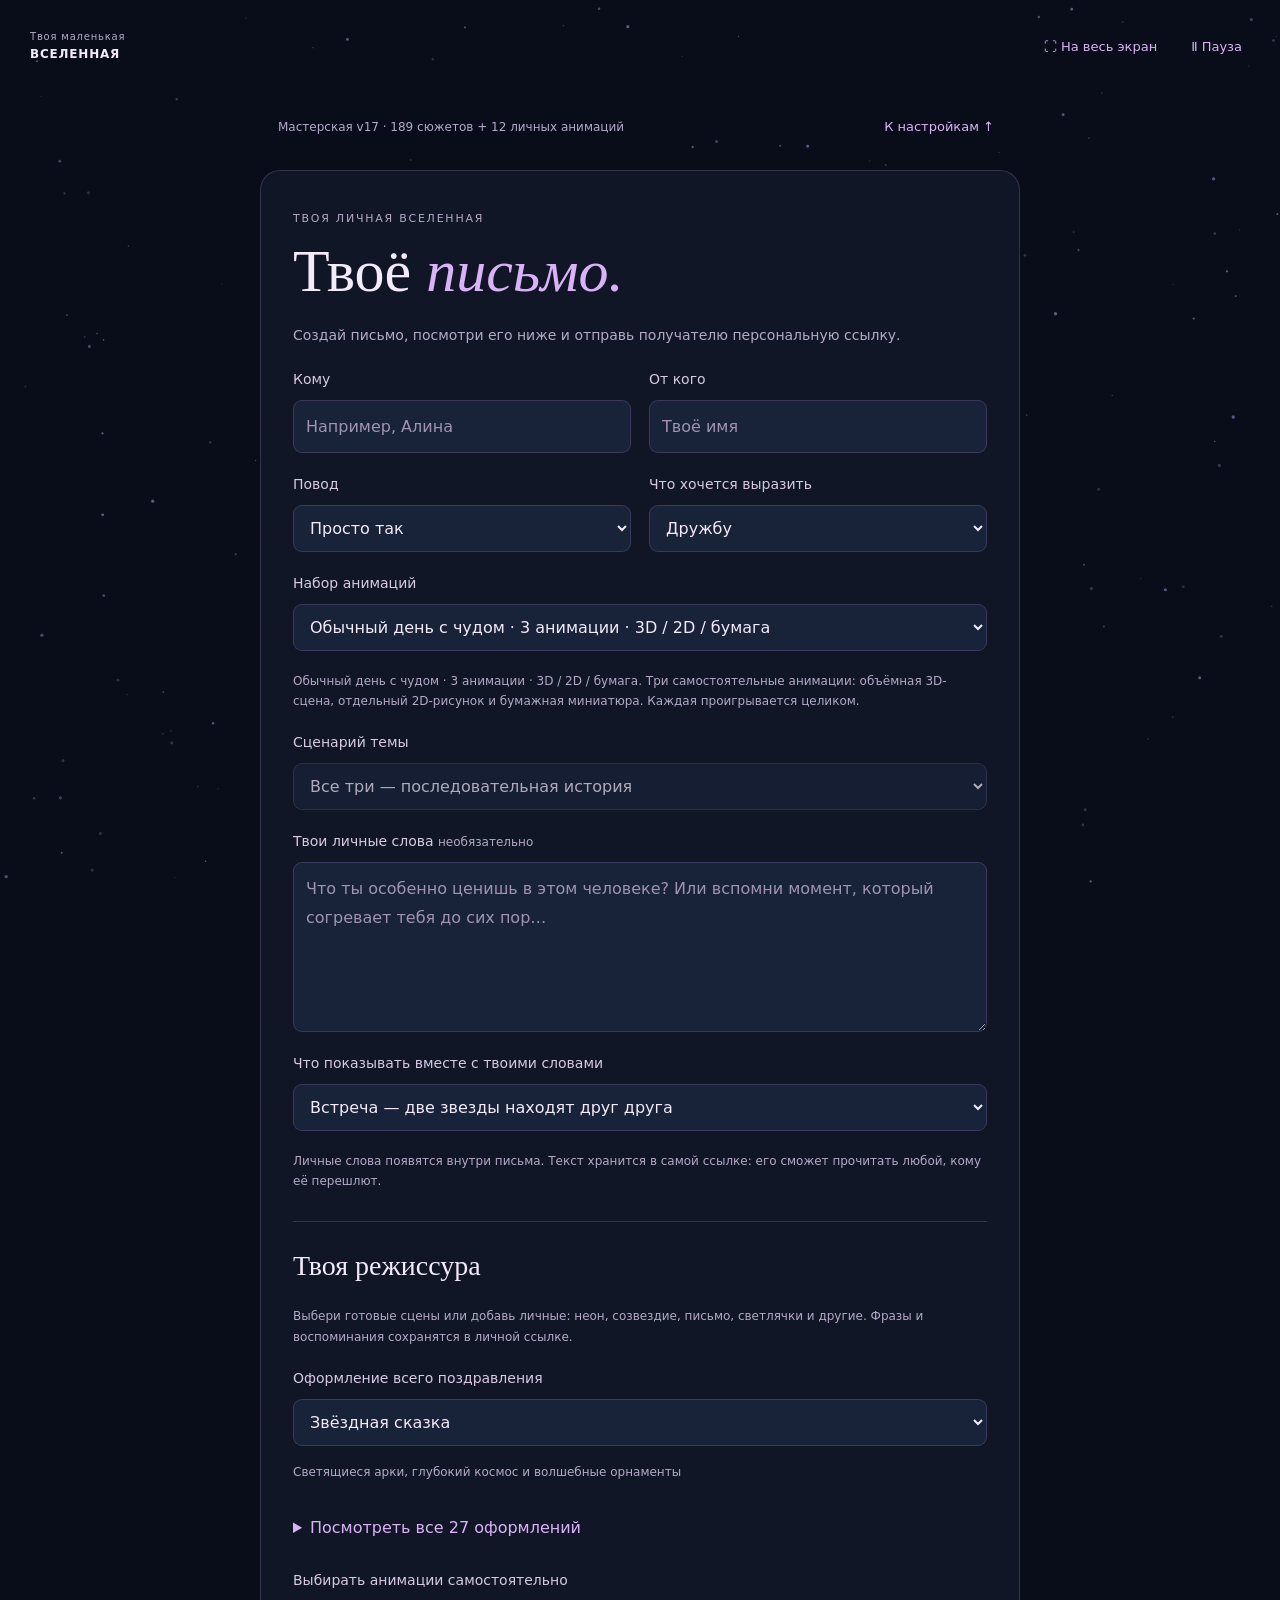
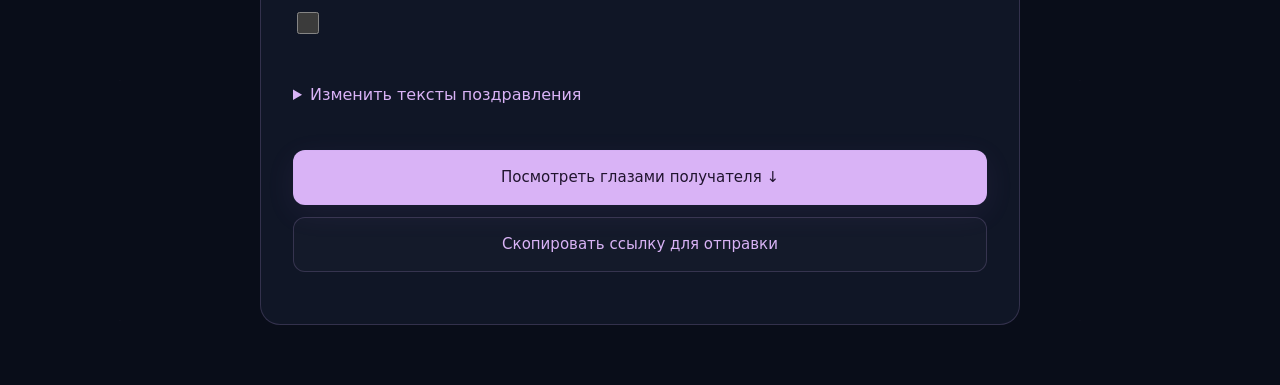
==== commit 20f79bbb: "Add files via upload" ====
--- a/create.html
+++ b/create.html
@@ -6,10 +6,10 @@
     <meta name="theme-color" content="#080913" />
     <title>Твоя маленькая Вселенная</title>
     <link rel="icon" href="favicon.svg" type="image/svg+xml" />
-    <link rel="stylesheet" href="style.css?v=16" />
-    <link rel="stylesheet" href="experience.css?v=16" />
-    <link rel="stylesheet" href="greeting-skins.css?v=16" />
-    <link rel="stylesheet" href="art-direction.css?v=16" />
+    <link rel="stylesheet" href="style.css?v=17" />
+    <link rel="stylesheet" href="experience.css?v=17" />
+    <link rel="stylesheet" href="greeting-skins.css?v=17" />
+    <link rel="stylesheet" href="art-direction.css?v=17" />
   </head>
   <body data-page="author">
     <canvas id="cosmos" aria-hidden="true"></canvas>
@@ -37,7 +37,7 @@
       </div>
     </header>
     <div class="author-toolbar">
-      <span>Мастерская v16 · 63 набора · 189 анимаций</span
+      <span>Мастерская v17 · 189 сюжетов + 12 личных анимаций</span
       ><button type="button" id="edit" class="text-button">
         К настройкам ↑
       </button>
@@ -238,26 +238,28 @@
         Для интерактивного поздравления включи JavaScript в браузере.
       </p></noscript
     >
-    <script src="runtime.js?v=16"></script>
-    <script src="themes.js?v=16"></script>
-    <script src="scene-setting.js?v=16"></script>
-    <script src="motion-rig.js?v=16"></script>
-    <script src="pack-art.js?v=16"></script>
-    <script src="paper-stories.js?v=16"></script>
-    <script src="snow-workshop.js?v=16"></script>
-    <script src="packs.js?v=16"></script>
-    <script src="animation-style.js?v=16"></script>
-    <script src="live-world.js?v=16"></script>
-    <script src="theme-style.js?v=16"></script>
-    <script src="theme-ui.js?v=16"></script>
-    <script src="messages.js?v=16"></script>
-    <script src="feelings.js?v=16"></script>
-    <script src="scene-experience.js?v=16"></script>
-    <script src="journey.js?v=16"></script>
-    <script src="cosmos.js?v=16"></script>
-    <script src="supernova.js?v=16"></script>
-    <script src="greeting-studio.js?v=16"></script>
-    <script src="art-direction.js?v=16"></script>
-    <script src="app.js?v=16"></script>
+    <script src="runtime.js?v=17"></script>
+    <script src="themes.js?v=17"></script>
+    <script src="scene-setting.js?v=17"></script>
+    <script src="motion-rig.js?v=17"></script>
+    <script src="pack-art.js?v=17"></script>
+    <script src="paper-stories.js?v=17"></script>
+    <script src="snow-workshop.js?v=17"></script>
+    <script src="packs.js?v=17"></script>
+    <script src="personal-scenes.js?v=17"></script>
+  <script src="animation-style.js?v=17"></script>
+    <script src="scene-finishing.js?v=17"></script>
+  <script src="live-world.js?v=17"></script>
+    <script src="theme-style.js?v=17"></script>
+    <script src="theme-ui.js?v=17"></script>
+    <script src="messages.js?v=17"></script>
+    <script src="feelings.js?v=17"></script>
+    <script src="scene-experience.js?v=17"></script>
+    <script src="journey.js?v=17"></script>
+    <script src="cosmos.js?v=17"></script>
+    <script src="supernova.js?v=17"></script>
+    <script src="greeting-studio.js?v=17"></script>
+    <script src="art-direction.js?v=17"></script>
+    <script src="app.js?v=17"></script>
   </body>
 </html>
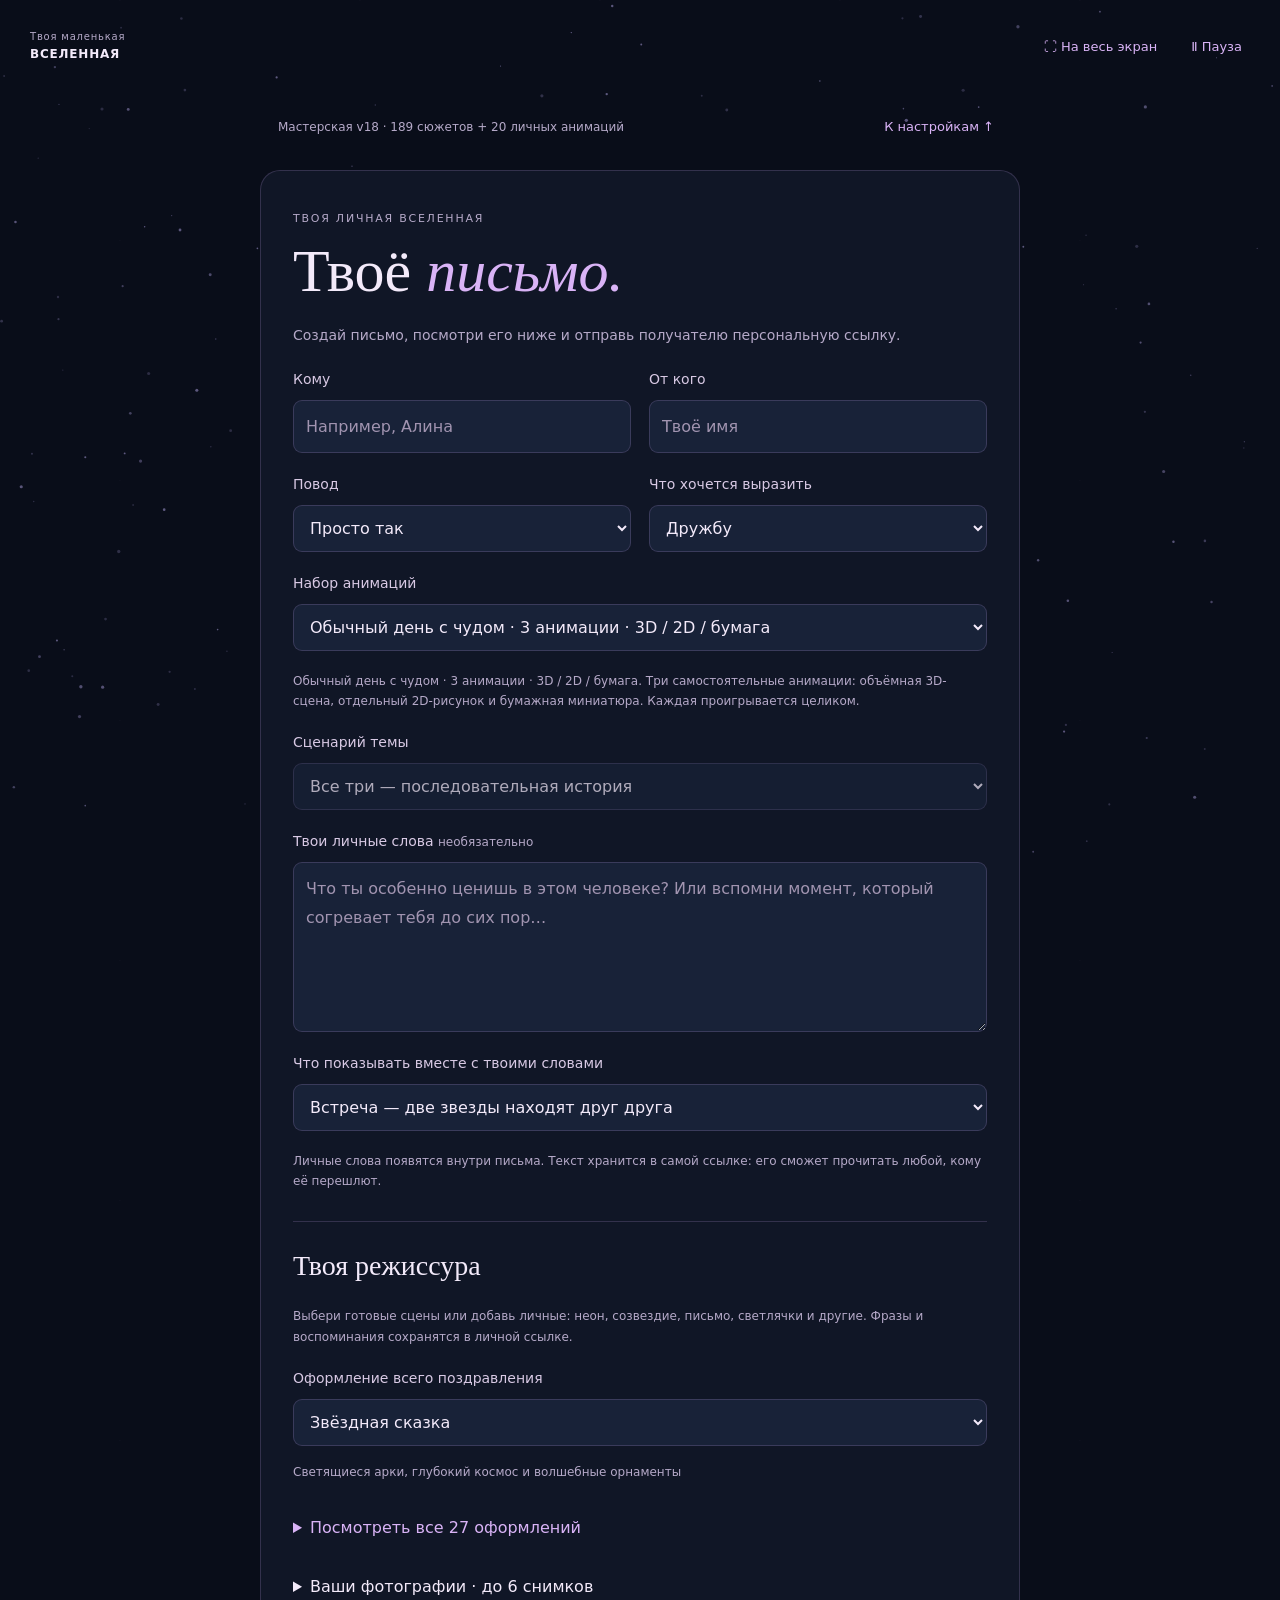
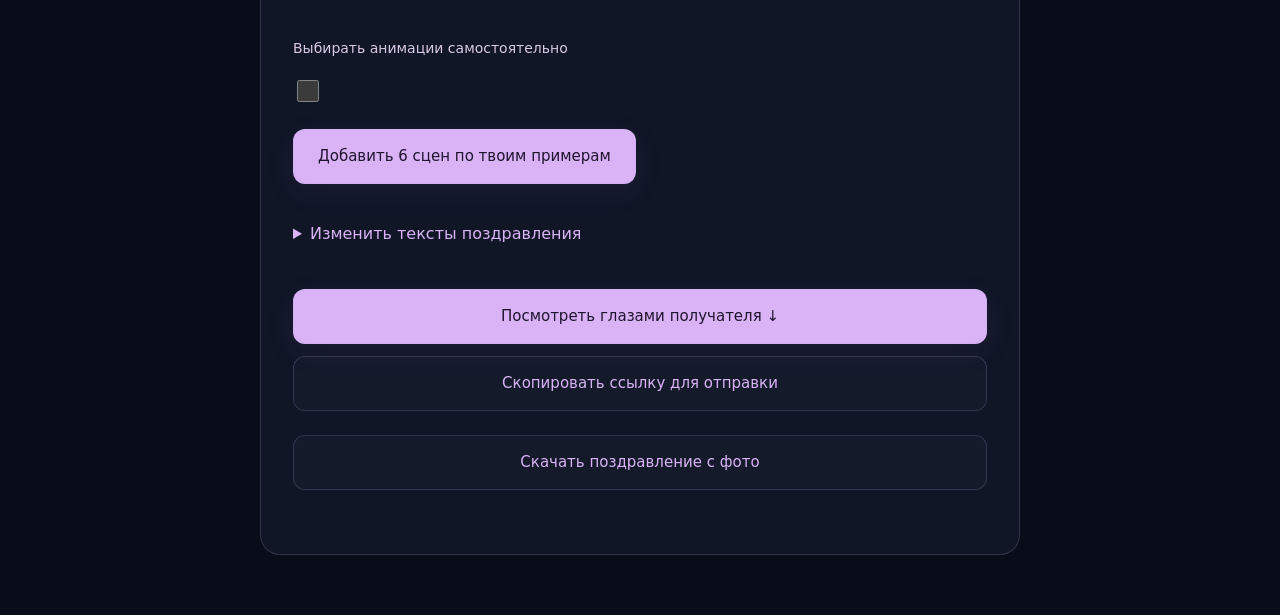
==== commit ff2dcd96: "Add files via upload" ====
--- a/create.html
+++ b/create.html
@@ -6,10 +6,10 @@
     <meta name="theme-color" content="#080913" />
     <title>Твоя маленькая Вселенная</title>
     <link rel="icon" href="favicon.svg" type="image/svg+xml" />
-    <link rel="stylesheet" href="style.css?v=17" />
-    <link rel="stylesheet" href="experience.css?v=17" />
-    <link rel="stylesheet" href="greeting-skins.css?v=17" />
-    <link rel="stylesheet" href="art-direction.css?v=17" />
+    <link rel="stylesheet" href="style.css?v=18" />
+    <link rel="stylesheet" href="experience.css?v=18" />
+    <link rel="stylesheet" href="greeting-skins.css?v=18" />
+    <link rel="stylesheet" href="art-direction.css?v=18" />
   </head>
   <body data-page="author">
     <canvas id="cosmos" aria-hidden="true"></canvas>
@@ -37,7 +37,7 @@
       </div>
     </header>
     <div class="author-toolbar">
-      <span>Мастерская v17 · 189 сюжетов + 12 личных анимаций</span
+      <span>Мастерская v18 · 189 сюжетов + 20 личных анимаций</span
       ><button type="button" id="edit" class="text-button">
         К настройкам ↑
       </button>
@@ -238,28 +238,31 @@
         Для интерактивного поздравления включи JavaScript в браузере.
       </p></noscript
     >
-    <script src="runtime.js?v=17"></script>
-    <script src="themes.js?v=17"></script>
-    <script src="scene-setting.js?v=17"></script>
-    <script src="motion-rig.js?v=17"></script>
-    <script src="pack-art.js?v=17"></script>
-    <script src="paper-stories.js?v=17"></script>
-    <script src="snow-workshop.js?v=17"></script>
-    <script src="packs.js?v=17"></script>
-    <script src="personal-scenes.js?v=17"></script>
-  <script src="animation-style.js?v=17"></script>
-    <script src="scene-finishing.js?v=17"></script>
-  <script src="live-world.js?v=17"></script>
-    <script src="theme-style.js?v=17"></script>
-    <script src="theme-ui.js?v=17"></script>
-    <script src="messages.js?v=17"></script>
-    <script src="feelings.js?v=17"></script>
-    <script src="scene-experience.js?v=17"></script>
-    <script src="journey.js?v=17"></script>
-    <script src="cosmos.js?v=17"></script>
-    <script src="supernova.js?v=17"></script>
-    <script src="greeting-studio.js?v=17"></script>
-    <script src="art-direction.js?v=17"></script>
-    <script src="app.js?v=17"></script>
+    <script src="runtime.js?v=18"></script>
+    <script src="themes.js?v=18"></script>
+    <script src="wave-motion.js?v=18"></script>
+    <script src="scene-setting.js?v=18"></script>
+    <script src="motion-rig.js?v=18"></script>
+    <script src="pack-art.js?v=18"></script>
+    <script src="paper-stories.js?v=18"></script>
+    <script src="snow-workshop.js?v=18"></script>
+    <script src="packs.js?v=18"></script>
+    <script src="personal-scenes.js?v=18"></script>
+  <script src="memory-scenes.js?v=18"></script>
+  <script src="animation-style.js?v=18"></script>
+    <script src="scene-finishing.js?v=18"></script>
+  <script src="live-world.js?v=18"></script>
+    <script src="theme-style.js?v=18"></script>
+    <script src="theme-ui.js?v=18"></script>
+    <script src="messages.js?v=18"></script>
+    <script src="feelings.js?v=18"></script>
+    <script src="scene-experience.js?v=18"></script>
+    <script src="journey.js?v=18"></script>
+    <script src="cosmos.js?v=18"></script>
+    <script src="supernova.js?v=18"></script>
+    <script src="photo-studio.js?v=18"></script>
+    <script src="greeting-studio.js?v=18"></script>
+    <script src="art-direction.js?v=18"></script>
+    <script src="app.js?v=18"></script>
   </body>
 </html>
--- a/greeting-skins.css
+++ b/greeting-skins.css
@@ -49,3 +49,5 @@
 .skin-gallery summary{padding:12px 0;cursor:pointer;color:var(--accent)}.skin-grid{display:grid;grid-template-columns:repeat(3,minmax(0,1fr));gap:10px}.skin-tile{padding:10px;border:1px solid var(--line);border-radius:10px;background:var(--surface);color:var(--ink);cursor:pointer;text-align:left;min-width:0}.skin-tile strong{font:12px/1.4 sans-serif;display:block;margin-top:8px}.skin-sample{display:grid;place-items:center;height:68px;font:italic 32px Georgia;background:linear-gradient(145deg,#253546,#836987);color:#efe3d0;border-radius:6px}
 [data-look=manga] .skin-sample{background:repeating-linear-gradient(125deg,#fff 0 10px,#eee 11px 12px);color:#111;border:3px solid #111;border-radius:0}[data-look=comic] .skin-sample{background:radial-gradient(#b4685322 1px,transparent 2px),#e4c888;background-size:5px 5px;color:#332826;font-family:Impact,sans-serif;border:3px solid #37292a}[data-look=manhwa] .skin-sample{background:linear-gradient(#19283f,#755a72);border-inline:14px solid #111824;border-radius:0}[data-look=anime] .skin-sample{background:linear-gradient(145deg,#73b5d7,#dcbad4);color:#fff;border:2px solid #fff}[data-look=postcard] .skin-sample{background:#e9dcc1;color:#614e3d;border:4px dashed #a46d65}[data-look=book] .skin-sample{background:linear-gradient(90deg,#eadbc0 47%,#b7a17b 50%,#eadbc0 53%);color:#655339}[data-look=artdeco] .skin-sample{background:#232832;color:#dbbd78;border:5px double #dbbd78;border-radius:0}[data-look=nouveau] .skin-sample{background:#3d574a;color:#ead6a8;border:4px double #bdc28c;border-radius:35px 35px 4px 4px}[data-look=cyberpunk] .skin-sample{background:#152138;color:#97e2ef;text-shadow:3px 0 #d66b9e;border-left:4px solid #88dce9;border-radius:0}[data-look=solarpunk] .skin-sample{background:linear-gradient(120deg,#527552,#baa765);color:#f4ead0;border-radius:30px 3px}[data-look=synthwave] .skin-sample{background:repeating-linear-gradient(0deg,#814b890f 0 7px,#b991d04d 8px 9px),linear-gradient(#2c305d,#a95780);color:#efb8dc}[data-look=spaceage] .skin-sample{border:7px ridge #8fadb6;border-radius:35px;background:#364d62}[data-look=noir] .skin-sample{background:repeating-linear-gradient(145deg,#131619 0 20px,#383d43 21px 30px);color:#eee}[data-look=watercolor] .skin-sample{background:radial-gradient(ellipse at 20% 25%,#b48eab,transparent),#c4c7b6;color:#4b5360;border-radius:19px 5px 30px}[data-look=ukiyoe] .skin-sample{background:repeating-radial-gradient(ellipse at 50% 100%,#567a88 0 10px,#779a9e 11px 13px);color:#f1dbad;border-right:8px solid #b76556}[data-look=pixel] .skin-sample{background:#263849;color:#bfcead;font-family:monospace;border:4px solid #96b19c;border-radius:0}[data-look=glass] .skin-sample{background:linear-gradient(135deg,#638198,#a597c1);border:1px solid #e8dfff;box-shadow:inset 2px 2px 10px #fff4}[data-look=aurora] .skin-sample{background:linear-gradient(120deg,#192b40,#4c937b,#70618f,#192b40)}[data-look=blueprint] .skin-sample{background:repeating-linear-gradient(0deg,#174465 0 12px,#2c5d7e 13px 14px);font-family:monospace;border:1px dashed #b2d3e2;border-radius:0}[data-look=editorial] .skin-sample{background:#dad6cb;color:#2c2c2b;border-block:2px solid #424241;border-radius:0;font-weight:700}[data-look=bauhaus] .skin-sample{background:radial-gradient(circle at 80% 30%,#bb6961 0 22px,transparent 23px),#354b63;border-left:17px solid #c8a05e;border-radius:0;font-family:Arial,sans-serif}[data-look=memphis] .skin-sample{background:radial-gradient(#ceb47b 2px,transparent 2px),#836f99;background-size:12px 12px;border:4px solid #93b8b3}[data-look=collage] .skin-sample{border-top:8px solid #c9b291;background:#7f8187;box-shadow:4px 3px #b49d9f;border-radius:0}[data-look=stainedglass] .skin-sample{background:conic-gradient(#567b99,#aa8162,#99779b,#658f85,#567b99);border:5px double #dbbd8b;border-radius:35px 35px 0 0}[data-look=fantasy] .skin-sample{background:radial-gradient(ellipse at 50% 5%,#a895c5,#29344f);border:2px solid #c1acdb;border-radius:30px 30px 5px 5px}[data-look=cinematic] .skin-sample{border-block:12px solid #10151b;background:linear-gradient(120deg,#20344b,#927867);border-radius:0}[data-look=realism] .skin-sample{background:linear-gradient(120deg,#878684,#444954);border:1px solid #bfb7ad;box-shadow:inset 0 1px 8px #fff2}
 @media(max-width:500px){.skin-grid{grid-template-columns:repeat(2,minmax(0,1fr))}}
+.photo-grid{display:grid;grid-template-columns:repeat(auto-fit,minmax(125px,1fr));gap:12px;margin:16px 0}.photo-slot{border:1px solid #8d91a344;border-radius:12px;padding:8px}.photo-slot img{width:100%;height:130px;object-fit:cover;border-radius:8px}.photo-editor{margin:20px 0}.photo-editor input[type=file]{width:100%}.portable-greeting{margin:12px 0;width:100%}
+.memory-lightbox{max-width:min(92vw,850px);max-height:92vh;border:1px solid #b7cbdd66;border-radius:20px;background:#111b2b;color:#f4eadd;padding:18px;text-align:center}.memory-lightbox::backdrop{background:#030913dd}.memory-lightbox img{display:block;max-width:100%;max-height:70vh;object-fit:contain;margin:auto}.memory-lightbox p{max-width:50ch;margin:16px auto}
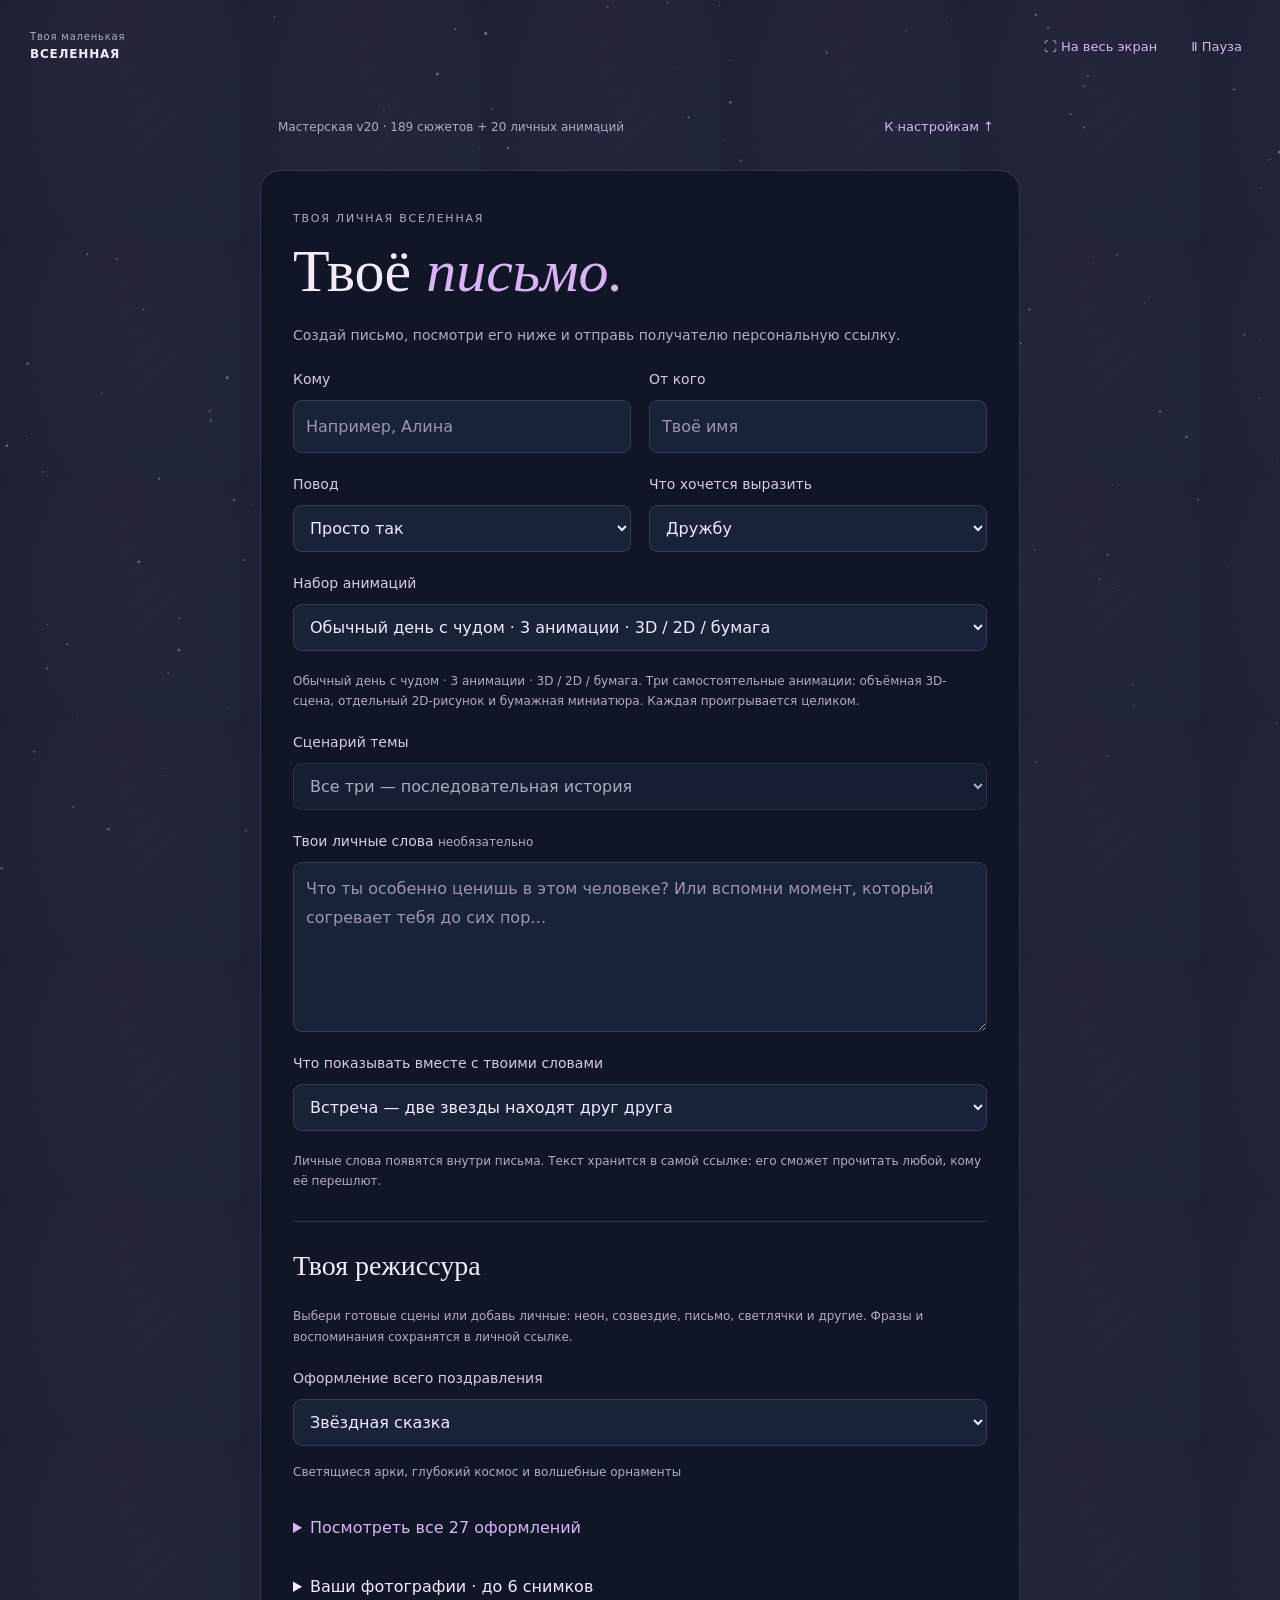
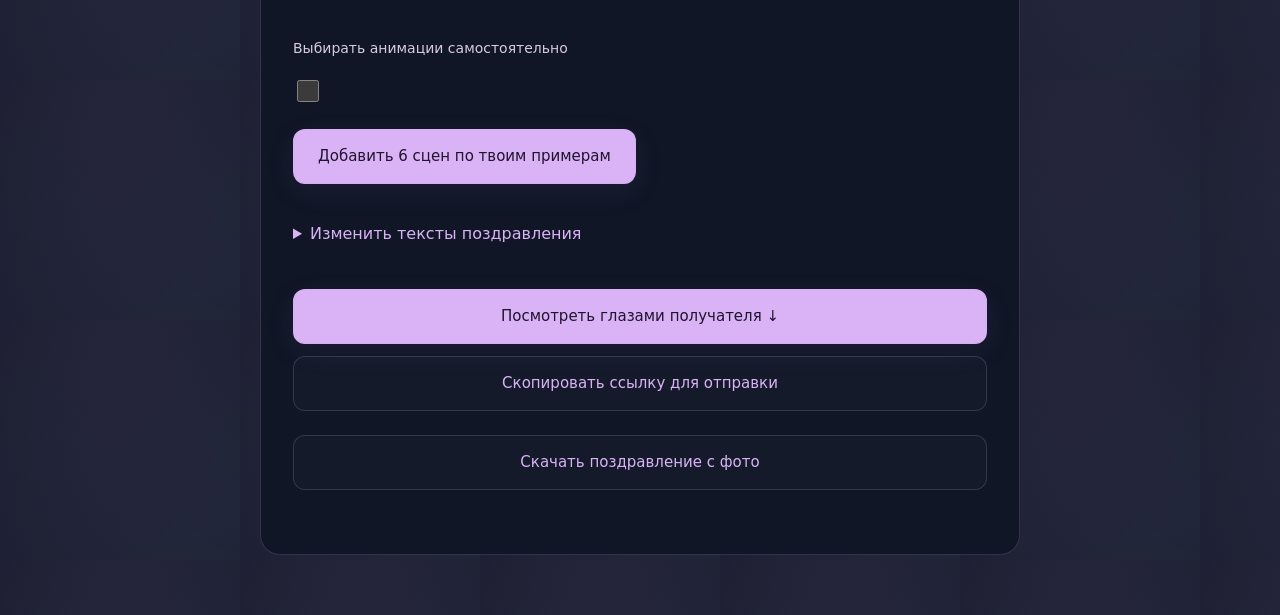
==== commit 71f93e13: "Add files via upload" ====
--- a/create.html
+++ b/create.html
@@ -6,11 +6,12 @@
     <meta name="theme-color" content="#080913" />
     <title>Твоя маленькая Вселенная</title>
     <link rel="icon" href="favicon.svg" type="image/svg+xml" />
-    <link rel="stylesheet" href="style.css?v=18" />
-    <link rel="stylesheet" href="experience.css?v=18" />
-    <link rel="stylesheet" href="greeting-skins.css?v=18" />
-    <link rel="stylesheet" href="art-direction.css?v=18" />
-  </head>
+    <link rel="stylesheet" href="style.css?v=20" />
+    <link rel="stylesheet" href="experience.css?v=20" />
+    <link rel="stylesheet" href="greeting-skins.css?v=20" />
+    <link rel="stylesheet" href="art-direction.css?v=20" />
+  <link rel="stylesheet" href="recipient-warmth.css?v=20">
+</head>
   <body data-page="author">
     <canvas id="cosmos" aria-hidden="true"></canvas>
     <div id="progress" aria-hidden="true"></div>
@@ -37,7 +38,7 @@
       </div>
     </header>
     <div class="author-toolbar">
-      <span>Мастерская v18 · 189 сюжетов + 20 личных анимаций</span
+      <span>Мастерская v20 · 189 сюжетов + 20 личных анимаций</span
       ><button type="button" id="edit" class="text-button">
         К настройкам ↑
       </button>
@@ -238,31 +239,34 @@
         Для интерактивного поздравления включи JavaScript в браузере.
       </p></noscript
     >
-    <script src="runtime.js?v=18"></script>
-    <script src="themes.js?v=18"></script>
-    <script src="wave-motion.js?v=18"></script>
-    <script src="scene-setting.js?v=18"></script>
-    <script src="motion-rig.js?v=18"></script>
-    <script src="pack-art.js?v=18"></script>
-    <script src="paper-stories.js?v=18"></script>
-    <script src="snow-workshop.js?v=18"></script>
-    <script src="packs.js?v=18"></script>
-    <script src="personal-scenes.js?v=18"></script>
-  <script src="memory-scenes.js?v=18"></script>
-  <script src="animation-style.js?v=18"></script>
-    <script src="scene-finishing.js?v=18"></script>
-  <script src="live-world.js?v=18"></script>
-    <script src="theme-style.js?v=18"></script>
-    <script src="theme-ui.js?v=18"></script>
-    <script src="messages.js?v=18"></script>
-    <script src="feelings.js?v=18"></script>
-    <script src="scene-experience.js?v=18"></script>
-    <script src="journey.js?v=18"></script>
-    <script src="cosmos.js?v=18"></script>
-    <script src="supernova.js?v=18"></script>
-    <script src="photo-studio.js?v=18"></script>
-    <script src="greeting-studio.js?v=18"></script>
-    <script src="art-direction.js?v=18"></script>
-    <script src="app.js?v=18"></script>
+    <script src="runtime.js?v=20"></script>
+    <script src="themes.js?v=20"></script>
+    <script src="wave-motion.js?v=20"></script>
+    <script src="scene-setting.js?v=20"></script>
+    <script src="motion-rig.js?v=20"></script>
+    <script src="pack-art.js?v=20"></script>
+    <script src="paper-stories.js?v=20"></script>
+    <script src="snow-workshop.js?v=20"></script>
+    <script src="packs.js?v=20"></script>
+    <script src="personal-scenes.js?v=20"></script>
+  <script src="tree-space.js?v=20"></script>
+    <script src="memory-interaction.js?v=20"></script>
+    <script src="memory-scenes.js?v=20"></script>
+  <script src="animation-style.js?v=20"></script>
+    <script src="scene-finishing.js?v=20"></script>
+  <script src="live-world.js?v=20"></script>
+    <script src="theme-style.js?v=20"></script>
+    <script src="theme-ui.js?v=20"></script>
+    <script src="messages.js?v=20"></script>
+    <script src="feelings.js?v=20"></script>
+    <script src="scene-experience.js?v=20"></script>
+    <script src="journey.js?v=20"></script>
+    <script src="cosmos.js?v=20"></script>
+    <script src="supernova.js?v=20"></script>
+    <script src="photo-studio.js?v=20"></script>
+    <script src="greeting-studio.js?v=20"></script>
+    <script src="art-direction.js?v=20"></script>
+    <script src="recipient-warmth.js?v=20"></script>
+    <script src="app.js?v=20"></script>
   </body>
 </html>
--- a/greeting-skins.css
+++ b/greeting-skins.css
@@ -51,3 +51,4 @@
 @media(max-width:500px){.skin-grid{grid-template-columns:repeat(2,minmax(0,1fr))}}
 .photo-grid{display:grid;grid-template-columns:repeat(auto-fit,minmax(125px,1fr));gap:12px;margin:16px 0}.photo-slot{border:1px solid #8d91a344;border-radius:12px;padding:8px}.photo-slot img{width:100%;height:130px;object-fit:cover;border-radius:8px}.photo-editor{margin:20px 0}.photo-editor input[type=file]{width:100%}.portable-greeting{margin:12px 0;width:100%}
 .memory-lightbox{max-width:min(92vw,850px);max-height:92vh;border:1px solid #b7cbdd66;border-radius:20px;background:#111b2b;color:#f4eadd;padding:18px;text-align:center}.memory-lightbox::backdrop{background:#030913dd}.memory-lightbox img{display:block;max-width:100%;max-height:70vh;object-fit:contain;margin:auto}.memory-lightbox p{max-width:50ch;margin:16px auto}
+.memory-actions{display:flex;flex-wrap:wrap;gap:8px;margin:16px 0}.memory-actions button{min-height:44px}.moment-editor fieldset{border:1px solid #8885;border-radius:12px;padding:12px;margin:12px 0}.memory-lightbox p{white-space:pre-wrap}.memory-lightbox img[hidden]{display:none}
--- a/recipient-warmth.css
+++ b/recipient-warmth.css
@@ -0,0 +1,5 @@
+.recipient-warmth{--warm-accent:#e7c99a;max-width:1100px;margin:36px auto;padding:36px;color:var(--ink,#f6eee3);position:relative;isolation:isolate}.warm-arrival{display:flex;align-items:center;gap:26px;border-top:1px solid var(--warm-accent);border-bottom:1px solid #bba68933;background:linear-gradient(115deg,#c19b6612,transparent 75%)}.warm-arrival h2{font:400 clamp(22px,3vw,36px)/1.2 Georgia,serif;margin:8px 0 12px}.warm-arrival p{max-width:65ch;margin:0;line-height:1.75}.warm-overline{font:11px/1.6 sans-serif!important;letter-spacing:.18em;color:var(--warm-accent);text-transform:uppercase}.warm-emblem{display:block;flex:0 0 76px;width:76px;height:76px;color:var(--warm-accent)}.warm-emblem svg{width:100%;height:100%;filter:drop-shadow(0 0 12px #dbc59d33)}.warm-pocket{text-align:center;margin-top:60px;margin-bottom:70px;border-radius:36px;border:1px solid #c1b49533;background:radial-gradient(ellipse at 50% 0,#ceb88c12,transparent 70%)}.warm-pocket h2{font:400 clamp(25px,3vw,38px)/1.25 Georgia,serif;margin:16px 0 25px}.warm-choices{display:flex;gap:12px;justify-content:center;flex-wrap:wrap}.warm-choice{font:inherit;background:transparent;color:inherit;border:1px solid #b6a48c66;border-radius:99px;padding:12px 22px;min-height:48px;cursor:pointer}.warm-choice[aria-pressed=true]{background:var(--warm-accent);color:#242028;border-color:var(--warm-accent);box-shadow:0 4px 24px #bda78322}.warm-choice:focus-visible,.warm-keepsake summary:focus-visible{outline:3px solid var(--warm-accent);outline-offset:5px}.warm-answer{max-width:680px;margin:28px auto 36px;min-height:3em;font:clamp(18px,2.3vw,24px)/1.7 Georgia,serif;text-wrap:pretty}.warm-keepsake{max-width:700px;margin:0 auto;text-align:left;border-top:1px solid #baa68755}.warm-keepsake summary{padding:22px 0;cursor:pointer;text-align:center;line-height:1.6}.warm-keepsake-inner{padding:24px;border-radius:18px;background:#d1b38d0d;border:1px solid #b5a28e33}.warm-keepsake-inner .warm-emblem{width:40px;height:40px;margin:0 auto 20px}.warm-note{white-space:pre-wrap;font:20px/1.8 Georgia,serif}.warm-signature{font:italic 20px/1.6 Georgia,serif;text-align:right;color:var(--warm-accent)}
+.recipient-warmth[data-occasion=romance],.recipient-warmth[data-occasion=anniversary],.recipient-warmth[data-occasion=wedding]{--warm-accent:#e7acbd}.recipient-warmth[data-occasion=newyear]{--warm-accent:#abd6e2;background-image:radial-gradient(circle at 15% 18%,#c8edf31a 1px,transparent 2px),radial-gradient(circle at 80% 35%,#c8edf31a 2px,transparent 3px);background-size:57px 63px,101px 87px}.recipient-warmth[data-occasion=nauryz],.recipient-warmth[data-occasion=march],.recipient-warmth[data-occasion=recovery]{--warm-accent:#aacaab}.recipient-warmth[data-occasion=nauryz]{border-inline:3px double #9eb88866}.recipient-warmth[data-occasion=memorial]{--warm-accent:#c5c8c1;border-radius:0;box-shadow:none}.recipient-warmth[data-occasion=september],.recipient-warmth[data-occasion=graduation]{--warm-accent:#adbecf;background-image:repeating-linear-gradient(transparent 0 31px,#899ba90b 32px 33px)}.recipient-warmth[data-occasion=halloween]{--warm-accent:#dba976}.recipient-warmth[data-occasion=newborn]{--warm-accent:#c9bfdc}.recipient-warmth[data-occasion=housewarming]{border-radius:32px 32px 8px 8px}.recipient-warmth[data-occasion=summer]{--warm-accent:#bdd9d6}
+body[data-skin=manga] .recipient-warmth,body[data-skin=noir] .recipient-warmth{--warm-accent:currentColor;background:none;border-radius:0}.warm-arrival .warm-emblem{animation:warm-breathe 7s ease-in-out infinite}.recipient-warmth[data-still=true] .warm-emblem,.recipient-warmth[data-occasion=memorial] .warm-emblem{animation:none}@keyframes warm-breathe{50%{transform:translateY(-3px);opacity:.75}}@media(prefers-reduced-motion:reduce){.warm-arrival .warm-emblem{animation:none}}@media(max-width:600px){.recipient-warmth{margin:24px 16px;padding:25px 20px}.warm-arrival{gap:16px;align-items:flex-start}.warm-arrival .warm-emblem{width:45px;height:45px;flex-basis:45px}.warm-overline{letter-spacing:.09em}.warm-choice{flex:1 1 130px;padding:12px}.warm-note{font-size:18px}.warm-keepsake-inner{padding:18px}}@media(min-width:1900px){.recipient-warmth{max-width:1300px;font-size:21px}}
+
+body[data-skin=manga] .warm-choice[aria-pressed=true]{background:#222;color:#fff}body[data-skin=noir] .warm-choice[aria-pressed=true]{background:#eee;color:#222}
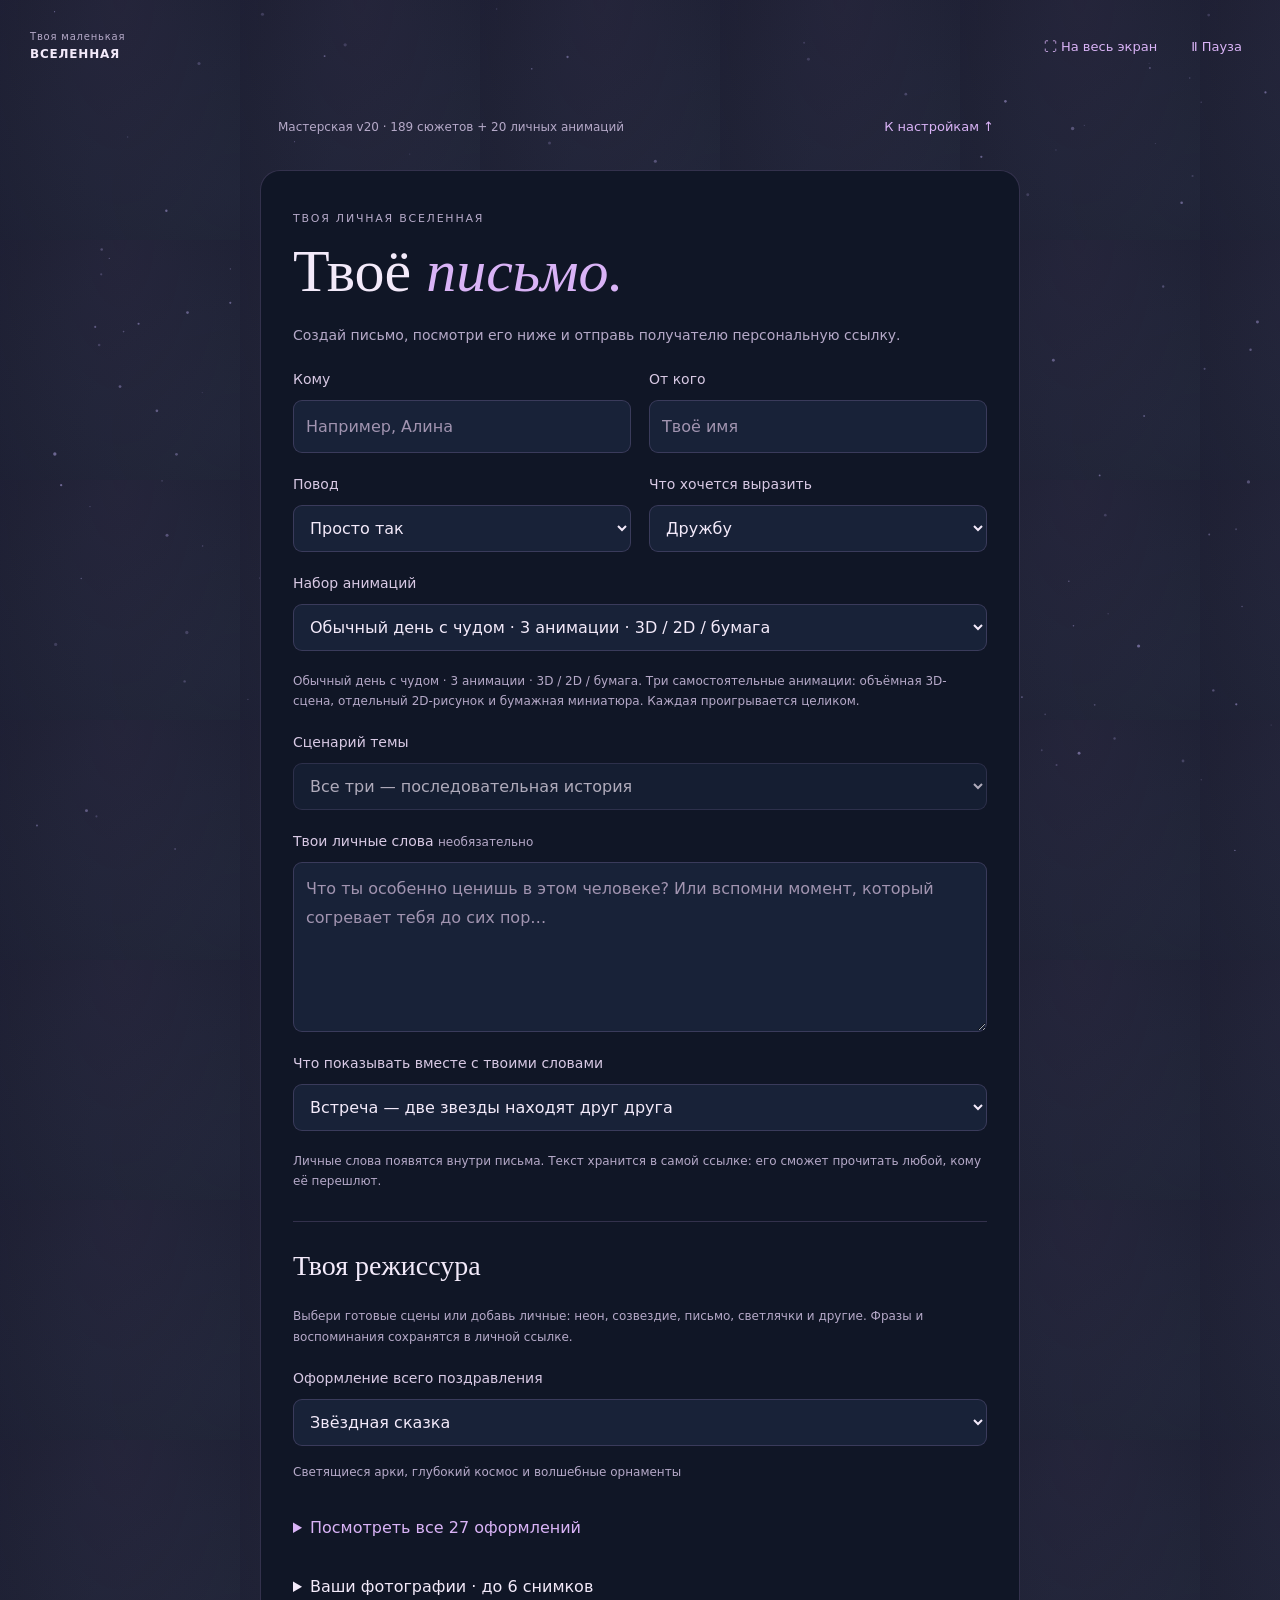
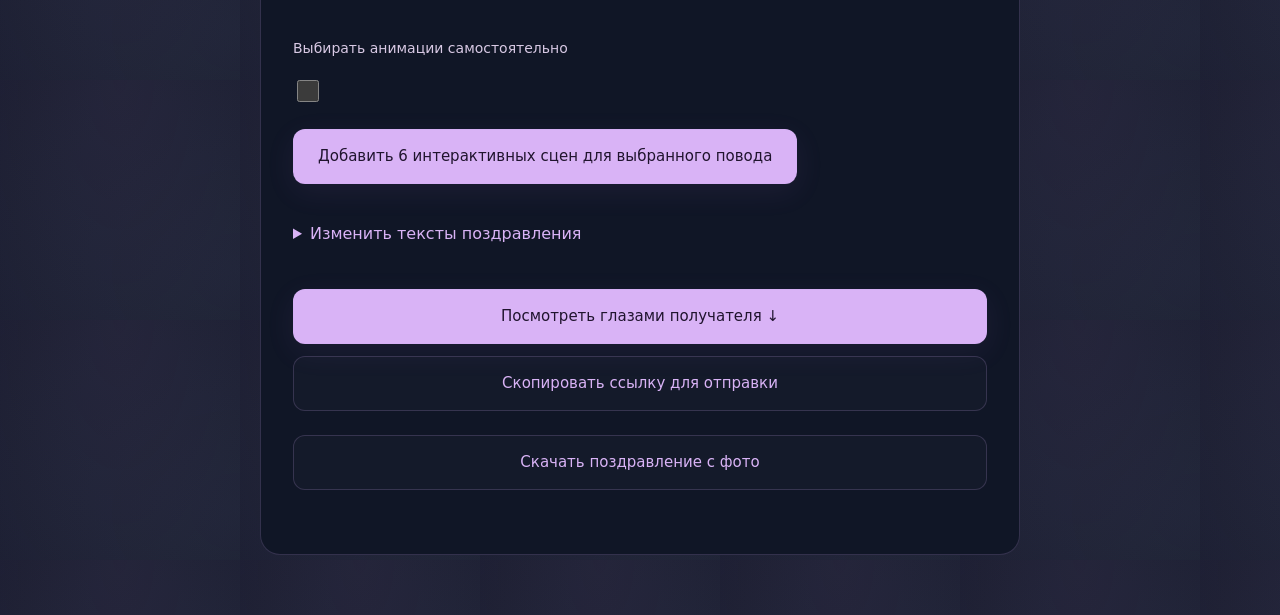
==== commit 88dd109e: "Add files via upload" ====
--- a/create.html
+++ b/create.html
@@ -6,11 +6,11 @@
     <meta name="theme-color" content="#080913" />
     <title>Твоя маленькая Вселенная</title>
     <link rel="icon" href="favicon.svg" type="image/svg+xml" />
-    <link rel="stylesheet" href="style.css?v=20" />
-    <link rel="stylesheet" href="experience.css?v=20" />
-    <link rel="stylesheet" href="greeting-skins.css?v=20" />
-    <link rel="stylesheet" href="art-direction.css?v=20" />
-  <link rel="stylesheet" href="recipient-warmth.css?v=20">
+    <link rel="stylesheet" href="style.css?v=21" />
+    <link rel="stylesheet" href="experience.css?v=21" />
+    <link rel="stylesheet" href="greeting-skins.css?v=21" />
+    <link rel="stylesheet" href="art-direction.css?v=21" />
+  <link rel="stylesheet" href="recipient-warmth.css?v=21">
 </head>
   <body data-page="author">
     <canvas id="cosmos" aria-hidden="true"></canvas>
@@ -239,34 +239,35 @@
         Для интерактивного поздравления включи JavaScript в браузере.
       </p></noscript
     >
-    <script src="runtime.js?v=20"></script>
-    <script src="themes.js?v=20"></script>
-    <script src="wave-motion.js?v=20"></script>
-    <script src="scene-setting.js?v=20"></script>
-    <script src="motion-rig.js?v=20"></script>
-    <script src="pack-art.js?v=20"></script>
-    <script src="paper-stories.js?v=20"></script>
-    <script src="snow-workshop.js?v=20"></script>
-    <script src="packs.js?v=20"></script>
-    <script src="personal-scenes.js?v=20"></script>
-  <script src="tree-space.js?v=20"></script>
-    <script src="memory-interaction.js?v=20"></script>
-    <script src="memory-scenes.js?v=20"></script>
-  <script src="animation-style.js?v=20"></script>
-    <script src="scene-finishing.js?v=20"></script>
-  <script src="live-world.js?v=20"></script>
-    <script src="theme-style.js?v=20"></script>
-    <script src="theme-ui.js?v=20"></script>
-    <script src="messages.js?v=20"></script>
-    <script src="feelings.js?v=20"></script>
-    <script src="scene-experience.js?v=20"></script>
-    <script src="journey.js?v=20"></script>
-    <script src="cosmos.js?v=20"></script>
-    <script src="supernova.js?v=20"></script>
-    <script src="photo-studio.js?v=20"></script>
-    <script src="greeting-studio.js?v=20"></script>
-    <script src="art-direction.js?v=20"></script>
-    <script src="recipient-warmth.js?v=20"></script>
-    <script src="app.js?v=20"></script>
+    <script src="runtime.js?v=21"></script>
+    <script src="themes.js?v=21"></script>
+    <script src="wave-motion.js?v=21"></script>
+    <script src="scene-setting.js?v=21"></script>
+    <script src="motion-rig.js?v=21"></script>
+    <script src="pack-art.js?v=21"></script>
+    <script src="paper-stories.js?v=21"></script>
+    <script src="snow-workshop.js?v=21"></script>
+    <script src="packs.js?v=21"></script>
+    <script src="personal-scenes.js?v=21"></script>
+  <script src="tree-space.js?v=21"></script>
+    <script src="memory-interaction.js?v=21"></script>
+    <script src="memory-themes.js?v=21"></script>
+  <script src="memory-scenes.js?v=21"></script>
+  <script src="animation-style.js?v=21"></script>
+    <script src="scene-finishing.js?v=21"></script>
+  <script src="live-world.js?v=21"></script>
+    <script src="theme-style.js?v=21"></script>
+    <script src="theme-ui.js?v=21"></script>
+    <script src="messages.js?v=21"></script>
+    <script src="feelings.js?v=21"></script>
+    <script src="scene-experience.js?v=21"></script>
+    <script src="journey.js?v=21"></script>
+    <script src="cosmos.js?v=21"></script>
+    <script src="supernova.js?v=21"></script>
+    <script src="photo-studio.js?v=21"></script>
+    <script src="greeting-studio.js?v=21"></script>
+    <script src="art-direction.js?v=21"></script>
+    <script src="recipient-warmth.js?v=21"></script>
+    <script src="app.js?v=21"></script>
   </body>
 </html>
